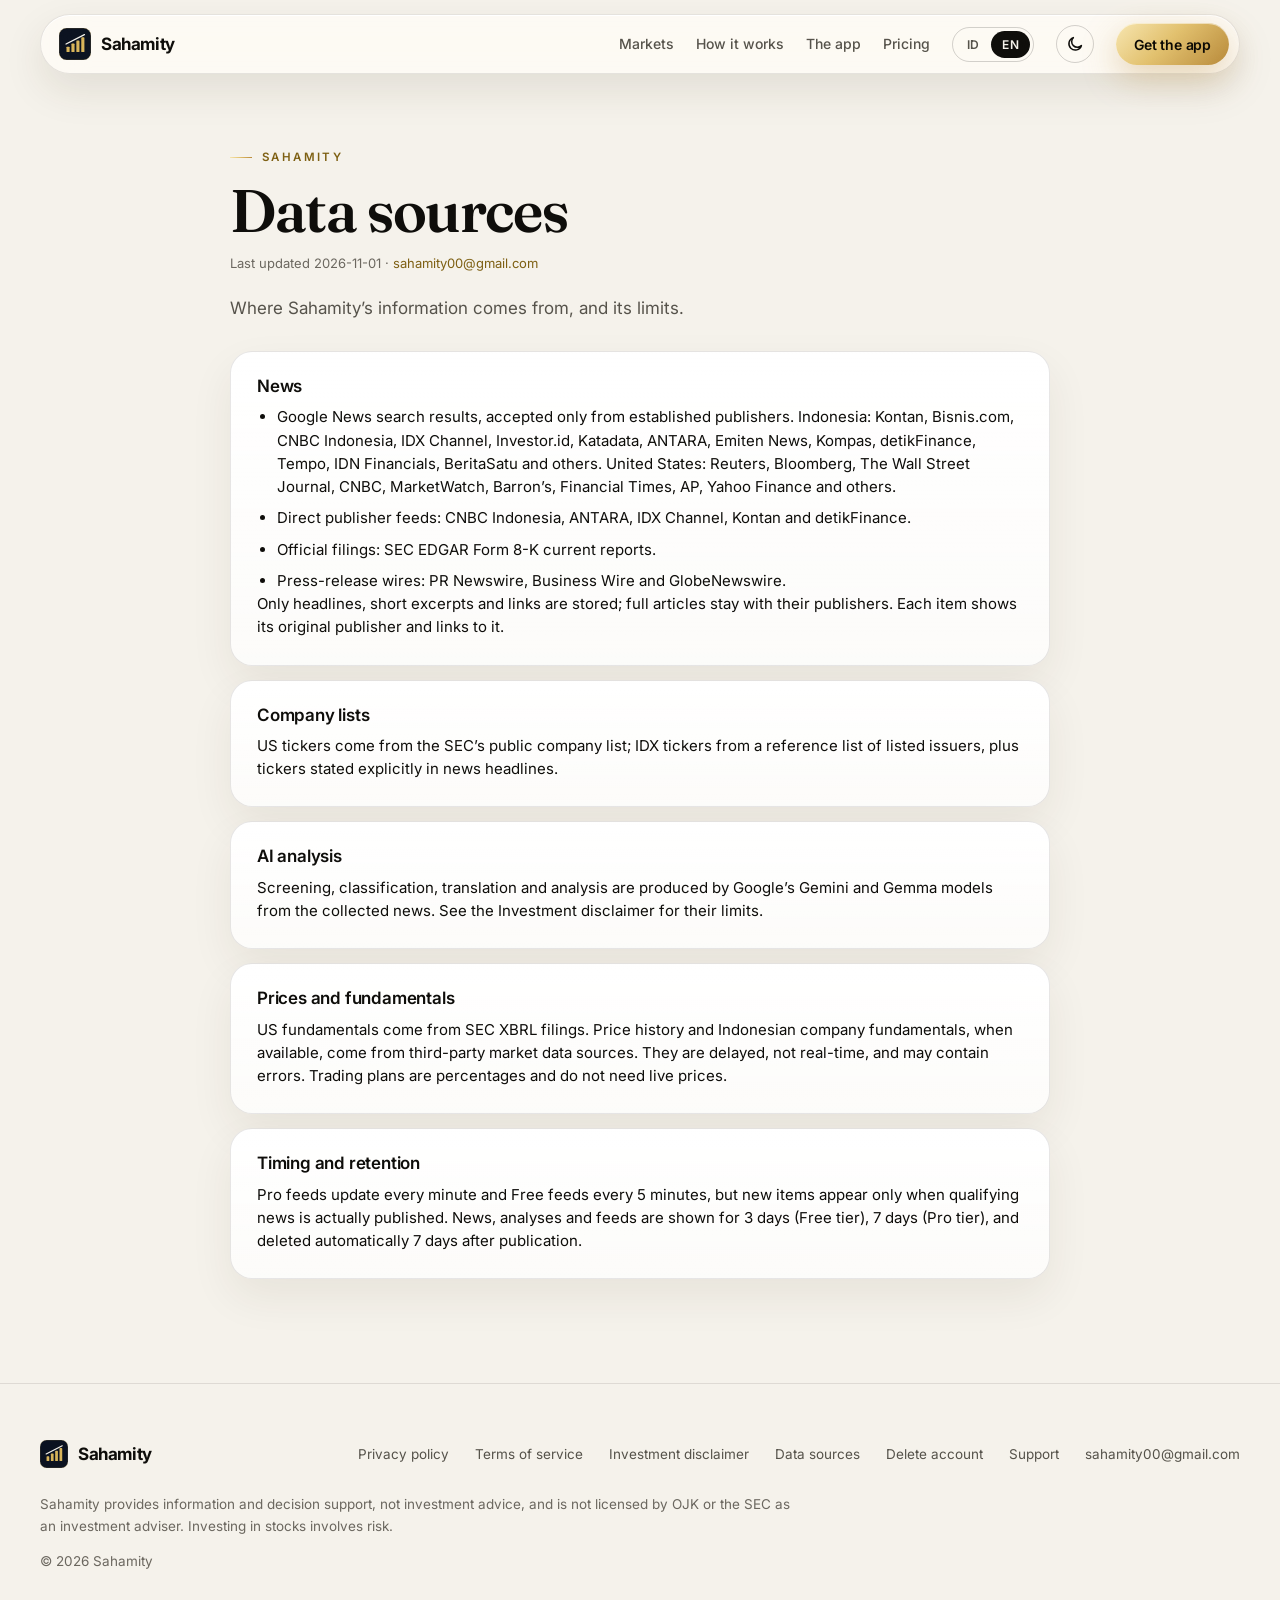
==== data-sources/index.html @ f5470dd3 "Add search and link-preview details to the website, and fix the Fold layout" ====
<!doctype html>
<html lang="id" data-lang="id" data-shots="45b36fd1f3">
<head>
  <meta charset="utf-8" />
  <meta name="viewport" content="width=device-width, initial-scale=1" />
  <title>Data sources — Sahamity</title>
  <meta name="description" content="Where Sahamity’s information comes from, and its limits." />
  <meta name="theme-color" content="#040508" />
  <meta property="og:title" content="Data sources — Sahamity" />
  <meta property="og:description" content="Where Sahamity’s information comes from, and its limits." />
  <meta property="og:type" content="website" />
  <meta property="og:url" content="https://sahamity.com/data-sources/" />
  <meta property="og:site_name" content="Sahamity" />
  <meta property="og:locale" content="id_ID" />
  <meta property="og:locale:alternate" content="en_US" />
  <meta property="og:image" content="https://sahamity.com/og-image.jpg" />
  <meta property="og:image:width" content="1200" />
  <meta property="og:image:height" content="630" />
  <meta property="og:image:alt" content="Sahamity: corporate actions that move markets, shown in the app" />
  <meta name="twitter:card" content="summary_large_image" />
  <link rel="canonical" href="https://sahamity.com/data-sources/" />
  <link rel="icon" href="/favicon.svg" type="image/svg+xml" />
  <link rel="apple-touch-icon" href="/logo.png" />
  <script>(function(){var t;try{t=localStorage.getItem('sahamity.theme')}catch(e){}if(t!=='light'&&t!=='dark')t=window.matchMedia&&matchMedia('(prefers-color-scheme: light)').matches?'light':'dark';document.documentElement.setAttribute('data-theme',t)})()</script>
  <link rel="preconnect" href="https://fonts.googleapis.com" />
  <link rel="preconnect" href="https://fonts.gstatic.com" crossorigin />
  <link href="https://fonts.googleapis.com/css2?family=Fraunces:ital,opsz,wght@0,9..144,600;1,9..144,600&family=Inter:wght@400;500;600;700&display=swap" rel="stylesheet" />
  <link rel="stylesheet" href="/styles.css?v=57f687baf4" />
  <script src="/site.js?v=08df98d08c" defer></script>
</head>
<body>
  <div class="noise" aria-hidden="true"></div>
  <div class="progress" aria-hidden="true"></div>

  <svg width="0" height="0" style="position:absolute" aria-hidden="true">
    <defs>
      <linearGradient id="g-gold" x1="0" y1="0" x2="1" y2="1"><stop offset="0" stop-color="#f7e6b0"/><stop offset=".5" stop-color="#e2c16e"/><stop offset="1" stop-color="#b8893a"/></linearGradient>
      <symbol id="mark" viewBox="0 0 100 100"><rect width="100" height="100" rx="24" fill="#0B1220" stroke="rgba(216,180,90,.55)" stroke-width="1.5"/><rect x="23.4" y="58.4" width="9.8" height="16.8" rx="2" fill="#D8B45A"/><rect x="38.8" y="48.6" width="9.8" height="26.6" rx="2" fill="#D8B45A"/><rect x="54.2" y="38.8" width="9.8" height="36.4" rx="2" fill="#D8B45A"/><rect x="69.6" y="29" width="9.8" height="46.2" rx="2" fill="#D8B45A"/><line x1="22" y1="50" x2="79.4" y2="20.6" stroke="#F3F1EA" stroke-width="4.2" stroke-linecap="round"/></symbol>
      <symbol id="status-icons" viewBox="0 0 66 12"><g fill="currentColor"><rect x="0" y="8" width="3" height="4" rx="1"/><rect x="4.5" y="6" width="3" height="6" rx="1"/><rect x="9" y="3.5" width="3" height="8.5" rx="1"/><rect x="13.5" y="1" width="3" height="11" rx="1"/><path d="M28 3.2a9 9 0 0 1 6.2 2.4l1.1-1.2A10.6 10.6 0 0 0 28 1.6a10.6 10.6 0 0 0-7.3 2.8l1.1 1.2A9 9 0 0 1 28 3.2Zm0 3.2a5.9 5.9 0 0 1 4 1.6l1.1-1.2A7.5 7.5 0 0 0 28 4.8a7.5 7.5 0 0 0-5.1 2l1.1 1.2a5.9 5.9 0 0 1 4-1.6Zm0 3.1c.7 0 1.4.3 1.9.7L28 12.2l-1.9-2a2.8 2.8 0 0 1 1.9-.7Z"/><rect x="41" y="1" width="21" height="10.5" rx="3" fill="none" stroke="currentColor" stroke-opacity=".45"/><rect x="42.6" y="2.6" width="15" height="7.3" rx="1.8"/><path d="M63.3 4.3v4a1.9 1.9 0 0 0 0-4Z" fill-opacity=".45"/></g></symbol>
    </defs>
  </svg>

  

  <header class="nav">
    <div class="wrap bar">
      <a class="brand" href="/" aria-label="Sahamity"><svg width="32" height="32" aria-hidden="true"><use href="#mark"/></svg>Sahamity</a>
      <span class="spacer"></span>
      <a class="link" href="/#markets"><span lang="id">Pasar</span><span lang="en">Markets</span></a>
      <a class="link" href="/#how"><span lang="id">Cara kerja</span><span lang="en">How it works</span></a>
      <a class="link" href="/#tour"><span lang="id">Aplikasi</span><span lang="en">The app</span></a>
      <a class="link" href="/#pricing"><span lang="id">Harga</span><span lang="en">Pricing</span></a>
      <div class="lang" role="group" aria-label="Language">
        <button type="button" data-set-lang="id" aria-pressed="true">ID</button>
        <button type="button" data-set-lang="en" aria-pressed="false">EN</button>
      </div>
      <button type="button" class="theme-btn" data-toggle-theme aria-label="Mode terang atau gelap / Light or dark mode"><svg class="sun" width="18" height="18" viewBox="0 0 24 24" fill="none" stroke="currentColor" stroke-width="2" stroke-linecap="round" aria-hidden="true"><circle cx="12" cy="12" r="4.5"/><path d="M12 2v2.5M12 19.5V22M2 12h2.5M19.5 12H22M4.9 4.9l1.8 1.8M17.3 17.3l1.8 1.8M4.9 19.1l1.8-1.8M17.3 6.7l1.8-1.8"/></svg><svg class="moon" width="18" height="18" viewBox="0 0 24 24" fill="none" stroke="currentColor" stroke-width="2" stroke-linecap="round" stroke-linejoin="round" aria-hidden="true"><path d="M20.5 14.2A8.5 8.5 0 1 1 9.8 3.5a7 7 0 0 0 10.7 10.7Z"/></svg></button>
      <a class="btn btn-gold get" href="/#download"><span lang="id">Unduh</span><span lang="en">Get the app</span></a>
    </div>
  </header>

  <main class="legal"><div class="wrap">
    <span class="kicker">Sahamity</span>
    <div lang="id"><h1>Sumber data</h1><p class="updated">Terakhir diperbarui 2026-11-01 · <a href="mailto:sahamity00@gmail.com">sahamity00@gmail.com</a></p><p class="intro">Asal informasi di Sahamity beserta batasannya.</p><div class="card"><h2>Berita</h2><ul><li>Hasil pencarian Google News, hanya dari penerbit tepercaya. Indonesia: Kontan, Bisnis.com, CNBC Indonesia, IDX Channel, Investor.id, Katadata, ANTARA, Emiten News, Kompas, detikFinance, Tempo, IDN Financials, BeritaSatu, dan lainnya. Amerika Serikat: Reuters, Bloomberg, The Wall Street Journal, CNBC, MarketWatch, Barron’s, Financial Times, AP, Yahoo Finance, dan lainnya.</li><li>Feed langsung penerbit: CNBC Indonesia, ANTARA, IDX Channel, Kontan, dan detikFinance.</li><li>Laporan resmi: laporan terkini Form 8-K di SEC EDGAR.</li><li>Kantor berita siaran pers: PR Newswire, Business Wire, dan GlobeNewswire.</li></ul><p>Hanya judul, kutipan singkat, dan tautan yang disimpan; artikel lengkap tetap berada di penerbitnya. Setiap berita menampilkan penerbit aslinya dan tautan ke sana.</p></div>
<div class="card"><h2>Daftar perusahaan</h2><p>Kode saham AS berasal dari daftar perusahaan publik SEC; kode saham BEI dari daftar referensi emiten tercatat, ditambah kode yang disebutkan secara eksplisit di judul berita.</p></div>
<div class="card"><h2>Analisis AI</h2><p>Penyaringan, klasifikasi, terjemahan, dan analisis dihasilkan oleh model Gemini dan Gemma dari Google berdasarkan berita yang dikumpulkan. Lihat Penafian investasi untuk batasannya.</p></div>
<div class="card"><h2>Harga dan fundamental</h2><p>Data fundamental AS berasal dari laporan XBRL di SEC. Riwayat harga dan data fundamental perusahaan Indonesia, bila tersedia, berasal dari sumber data pasar pihak ketiga. Data tersebut tertunda, bukan waktu nyata, dan bisa mengandung kesalahan. Rencana trading berbentuk persentase dan tidak memerlukan harga langsung.</p></div>
<div class="card"><h2>Waktu dan penyimpanan</h2><p>Feed Pro diperbarui setiap menit dan feed Gratis setiap 5 menit, tetapi berita baru hanya muncul jika berita yang memenuhi syarat benar-benar terbit. Berita, analisis, dan feed ditampilkan selama 3 hari (paket Gratis), 7 hari (paket Pro), dan dihapus otomatis 7 hari setelah terbit.</p></div></div>
    <div lang="en"><h1>Data sources</h1><p class="updated">Last updated 2026-11-01 · <a href="mailto:sahamity00@gmail.com">sahamity00@gmail.com</a></p><p class="intro">Where Sahamity’s information comes from, and its limits.</p><div class="card"><h2>News</h2><ul><li>Google News search results, accepted only from established publishers. Indonesia: Kontan, Bisnis.com, CNBC Indonesia, IDX Channel, Investor.id, Katadata, ANTARA, Emiten News, Kompas, detikFinance, Tempo, IDN Financials, BeritaSatu and others. United States: Reuters, Bloomberg, The Wall Street Journal, CNBC, MarketWatch, Barron’s, Financial Times, AP, Yahoo Finance and others.</li><li>Direct publisher feeds: CNBC Indonesia, ANTARA, IDX Channel, Kontan and detikFinance.</li><li>Official filings: SEC EDGAR Form 8-K current reports.</li><li>Press-release wires: PR Newswire, Business Wire and GlobeNewswire.</li></ul><p>Only headlines, short excerpts and links are stored; full articles stay with their publishers. Each item shows its original publisher and links to it.</p></div>
<div class="card"><h2>Company lists</h2><p>US tickers come from the SEC’s public company list; IDX tickers from a reference list of listed issuers, plus tickers stated explicitly in news headlines.</p></div>
<div class="card"><h2>AI analysis</h2><p>Screening, classification, translation and analysis are produced by Google’s Gemini and Gemma models from the collected news. See the Investment disclaimer for their limits.</p></div>
<div class="card"><h2>Prices and fundamentals</h2><p>US fundamentals come from SEC XBRL filings. Price history and Indonesian company fundamentals, when available, come from third-party market data sources. They are delayed, not real-time, and may contain errors. Trading plans are percentages and do not need live prices.</p></div>
<div class="card"><h2>Timing and retention</h2><p>Pro feeds update every minute and Free feeds every 5 minutes, but new items appear only when qualifying news is actually published. News, analyses and feeds are shown for 3 days (Free tier), 7 days (Pro tier), and deleted automatically 7 days after publication.</p></div></div>
  </div></main>

  <footer>
    <div class="wrap">
      <div class="top">
        <a class="brand" href="/" aria-label="Sahamity"><svg width="28" height="28" aria-hidden="true"><use href="#mark"/></svg>Sahamity</a>
        <nav>
          <a href="/privacy/"><span lang="id">Kebijakan privasi</span><span lang="en">Privacy policy</span></a>
          <a href="/terms/"><span lang="id">Ketentuan layanan</span><span lang="en">Terms of service</span></a>
          <a href="/disclaimer/"><span lang="id">Penafian investasi</span><span lang="en">Investment disclaimer</span></a>
          <a href="/data-sources/"><span lang="id">Sumber data</span><span lang="en">Data sources</span></a>
          <a href="/delete-account/"><span lang="id">Hapus akun</span><span lang="en">Delete account</span></a>
          <a href="/support/"><span lang="id">Bantuan</span><span lang="en">Support</span></a>
          <a href="mailto:sahamity00@gmail.com">sahamity00@gmail.com</a>
        </nav>
      </div>
      <p class="disclaimer"><span lang="id">Sahamity menyediakan informasi dan pendukung keputusan, bukan nasihat investasi, dan tidak berizin OJK atau SEC sebagai penasihat investasi. Investasi saham mengandung risiko.</span><span lang="en">Sahamity provides information and decision support, not investment advice, and is not licensed by OJK or the SEC as an investment adviser. Investing in stocks involves risk.</span></p>
      <p>© 2026 Sahamity</p>
    </div>
  </footer>
</body>
</html>
---- styles.css ----
/* Sahamity — website. Aurum Noir: obsidian, champagne gold, glass. */
:root {
  --bg: #040508;
  --surface: rgba(18, 20, 27, 0.72);
  --border: rgba(255, 255, 255, 0.07);
  --border-strong: rgba(255, 255, 255, 0.14);
  --text: #f5f2ea;
  --muted: #a4a8b2;
  --faint: #7e838e;
  --gold-from: #f7e6b0;
  --gold-mid: #e2c16e;
  --gold-to: #b8893a;
  --gold: linear-gradient(135deg, var(--gold-from), var(--gold-mid) 45%, var(--gold-to));
  --accent: #e7c779;
  --bull: #41de9c;
  --bear: #ff6e6a;
  --serif: 'Fraunces', Georgia, serif;
  --sans: 'Inter', system-ui, -apple-system, 'Segoe UI', sans-serif;
  --ease: cubic-bezier(0.2, 0.8, 0.2, 1);
  --screen: #111216;
  --screen-fg: #fff;
  color-scheme: dark;
}
* { box-sizing: border-box; }
html { background: var(--bg); overflow-x: clip; scroll-behavior: smooth; }
body {
  margin: 0;
  overflow-x: clip;
  font-family: var(--sans);
  color: var(--text);
  background: var(--bg);
  line-height: 1.55;
  -webkit-font-smoothing: antialiased;
  text-rendering: optimizeLegibility;
}
img { display: block; max-width: 100%; }
a { color: var(--accent); text-decoration: none; }
a:hover { text-decoration: underline; }
::selection { background: rgba(226, 193, 110, 0.35); color: #fff; }

/* Language: only the chosen one shows */
html[data-lang='id'] [lang='en'],
html[data-lang='en'] [lang='id'] { display: none !important; }

.wrap { width: min(1200px, 100% - 32px); margin-inline: auto; }
section { position: relative; padding: 130px 0; }
@media (max-width: 900px) { section { padding: 84px 0; } }

/* Film grain */
.noise { position: fixed; inset: 0; z-index: 60; pointer-events: none; opacity: 0.05; mix-blend-mode: overlay;
  background-image: url("data:image/svg+xml,%3Csvg xmlns='http://www.w3.org/2000/svg' width='160' height='160'%3E%3Cfilter id='n'%3E%3CfeTurbulence type='fractalNoise' baseFrequency='.9' numOctaves='3' stitchTiles='stitch'/%3E%3C/filter%3E%3Crect width='100%25' height='100%25' filter='url(%23n)'/%3E%3C/svg%3E"); }

/* Scroll progress */
.progress { position: fixed; top: 0; left: 0; right: 0; height: 2px; z-index: 70; transform-origin: 0 50%; transform: scaleX(var(--p, 0)); background: var(--gold); box-shadow: 0 0 12px rgba(226, 193, 110, 0.6); }

/* ───── Nav ───── */
.nav { position: fixed; top: 14px; left: 0; right: 0; z-index: 50; pointer-events: none; }
.nav .bar { pointer-events: auto; display: flex; align-items: center; gap: 22px; height: 60px; padding: 0 10px 0 18px; border-radius: 999px;
  background: rgba(10, 11, 16, 0.55); border: 1px solid var(--border); backdrop-filter: blur(22px) saturate(160%); -webkit-backdrop-filter: blur(22px) saturate(160%);
  box-shadow: 0 20px 50px rgba(0, 0, 0, 0.35), inset 0 1px 0 rgba(255, 255, 255, 0.05); transition: background 0.3s, border-color 0.3s; }
.nav.scrolled .bar { background: rgba(10, 11, 16, 0.82); border-color: var(--border-strong); }
.brand { display: flex; align-items: center; gap: 10px; color: var(--text); font-weight: 700; font-size: 17px; letter-spacing: -0.4px; }
.brand:hover { text-decoration: none; }
.nav .spacer { flex: 1; }
.nav a.link { color: var(--muted); font-size: 14px; font-weight: 500; transition: color 0.2s; }
.nav a.link:hover { color: var(--text); text-decoration: none; }
.lang { display: flex; border: 1px solid var(--border-strong); border-radius: 999px; padding: 3px; }
.lang button { background: none; border: 0; color: var(--muted); font: 600 12px var(--sans); letter-spacing: 0.6px; padding: 6px 11px; border-radius: 999px; cursor: pointer; }
.lang button[aria-pressed='true'] { background: var(--text); color: var(--bg); }
.theme-btn { flex: none; width: 38px; height: 38px; display: grid; place-items: center; border-radius: 50%; border: 1px solid var(--border-strong); background: none; color: var(--text); cursor: pointer; transition: border-color 0.2s, color 0.2s; }
.theme-btn:hover { border-color: var(--accent); color: var(--accent); }
.theme-btn svg { grid-area: 1 / 1; }
html[data-theme='light'] .theme-btn .sun, html:not([data-theme='light']) .theme-btn .moon { display: none; }
.nav .get { height: 42px; padding: 0 18px; font-size: 14px; }
@media (max-width: 900px) { .nav a.link, .nav .get { display: none; } .nav .bar { gap: 12px; } }

/* ───── Type ───── */
.kicker { font: 600 11.5px var(--sans); letter-spacing: 2.4px; text-transform: uppercase; color: var(--accent); display: inline-flex; align-items: center; gap: 10px; }
.kicker::before { content: ''; width: 22px; height: 1.5px; background: var(--gold); }
h1, h2, h3 { font-family: var(--serif); font-weight: 600; letter-spacing: -1px; margin: 0; }
h1 { font-size: clamp(46px, 6vw, 76px); line-height: 0.98; letter-spacing: -2.5px; margin: 24px 0 26px; }
h2 { font-size: clamp(36px, 5vw, 66px); line-height: 1.02; letter-spacing: -1.6px; }
h3 { font-size: 24px; letter-spacing: -0.5px; }
.lede { font-size: clamp(17px, 1.6vw, 20px); color: var(--muted); max-width: 540px; margin: 0 0 36px; }
.grad { background: linear-gradient(100deg, var(--gold-from) 0%, var(--gold-mid) 30%, #fff4cf 50%, var(--gold-mid) 70%, var(--gold-to) 100%); background-size: 220% 100%;
  -webkit-background-clip: text; background-clip: text; color: transparent; animation: sheen 7s ease-in-out infinite; font-style: italic; padding-right: 0.06em;
  /* The text is painted from the background, which ends at the box: extend it under descenders (the gg in menggerakkan). */
  padding-bottom: 0.16em; margin-bottom: -0.16em; }
@keyframes sheen { 0%, 100% { background-position: 0% 50%; } 50% { background-position: 100% 50%; } }
.section-head { max-width: 760px; margin-bottom: 64px; }
.section-head h2 { margin-top: 18px; }
.section-head p { color: var(--muted); font-size: 18px; margin: 20px 0 0; max-width: 620px; }
.center { text-align: center; margin-inline: auto; }
.center .kicker { justify-content: center; }
.center p { margin-inline: auto; }

/* ───── Buttons ───── */
.btn { display: inline-flex; align-items: center; justify-content: center; gap: 10px; height: 54px; padding: 0 26px; border-radius: 999px; font: 600 15px var(--sans); letter-spacing: -0.2px; border: 0; cursor: pointer; transition: transform 0.25s var(--ease), box-shadow 0.25s; }
.btn:hover { text-decoration: none; transform: translateY(-2px); }
.btn-gold { color: #0b0904; background: var(--gold); box-shadow: 0 12px 34px rgba(184, 137, 58, 0.35), inset 0 1px 0 rgba(255, 255, 255, 0.55); }
.btn-gold:hover { box-shadow: 0 18px 44px rgba(184, 137, 58, 0.5), inset 0 1px 0 rgba(255, 255, 255, 0.55); }
.cta { display: flex; flex-wrap: wrap; gap: 14px; }

/* Store buttons (links are placeholders until the listings go live) */
.store { position: relative; display: inline-flex; align-items: center; gap: 12px; height: 60px; padding: 0 24px 0 18px; border-radius: 18px; color: var(--text); overflow: hidden;
  background: linear-gradient(180deg, rgba(255, 255, 255, 0.09), rgba(255, 255, 255, 0.02)); border: 1px solid var(--border-strong);
  box-shadow: 0 14px 34px rgba(0, 0, 0, 0.45), inset 0 1px 0 rgba(255, 255, 255, 0.1); transition: transform 0.25s var(--ease), border-color 0.25s; }
.store::after { content: ''; position: absolute; inset: 0; background: linear-gradient(115deg, transparent 30%, rgba(255, 255, 255, 0.14) 50%, transparent 70%); transform: translateX(-120%); transition: transform 0.8s var(--ease); }
.store:hover { text-decoration: none; transform: translateY(-3px); border-color: rgba(226, 193, 110, 0.7); }
.store:hover::after { transform: translateX(120%); }
.store > span { display: flex; flex-direction: column; font: 600 19px/1.1 var(--sans); letter-spacing: -0.3px; text-align: left; }
.store small { font: 500 11px var(--sans); color: var(--muted); letter-spacing: 0.2px; margin-bottom: 3px; }
.store.primary { border-color: rgba(226, 193, 110, 0.55); box-shadow: 0 14px 40px rgba(184, 137, 58, 0.25), inset 0 1px 0 rgba(255, 255, 255, 0.12); }

/* ───── Atmosphere ───── */
.aurora { position: absolute; inset: -20% -10% auto; height: 140%; z-index: 0; pointer-events: none; overflow: hidden; filter: blur(70px) saturate(130%); }
.aurora i { position: absolute; border-radius: 50%; mix-blend-mode: screen; animation: drift 22s ease-in-out infinite alternate; }
.aurora i:nth-child(1) { width: 52vw; height: 52vw; left: 42%; top: 0; background: radial-gradient(circle, rgba(226, 193, 110, 0.30), transparent 62%); }
.aurora i:nth-child(2) { width: 40vw; height: 40vw; left: -6%; top: 18%; background: radial-gradient(circle, rgba(120, 95, 50, 0.30), transparent 60%); animation-duration: 28s; }
.aurora i:nth-child(3) { width: 34vw; height: 34vw; left: 62%; top: 38%; background: radial-gradient(circle, rgba(65, 222, 156, 0.10), transparent 60%); animation-duration: 34s; }
@keyframes drift { from { transform: translate3d(0, 0, 0) scale(1); } to { transform: translate3d(-8%, 6%, 0) scale(1.15); } }
.grid-lines { position: absolute; inset: 0; z-index: 0; pointer-events: none;
  background-image: linear-gradient(rgba(255, 255, 255, 0.035) 1px, transparent 1px), linear-gradient(90deg, rgba(255, 255, 255, 0.035) 1px, transparent 1px);
  background-size: 72px 72px; -webkit-mask: radial-gradient(ellipse 70% 60% at 50% 35%, #000 20%, transparent 75%); mask: radial-gradient(ellipse 70% 60% at 50% 35%, #000 20%, transparent 75%); }
.spot { position: absolute; inset: 0; z-index: 0; pointer-events: none; background: radial-gradient(560px circle at var(--mx, 70%) var(--my, 30%), rgba(226, 193, 110, 0.09), transparent 60%); }

/* ───── Hero ───── */
.hero { min-height: 100vh; padding: 150px 0 90px; display: flex; align-items: center; overflow: hidden; }
.hero .wrap { position: relative; z-index: 1; display: grid; grid-template-columns: 1.05fr 0.95fr; gap: 40px; align-items: center; }
.live-pill { display: inline-flex; align-items: center; gap: 10px; padding: 7px 14px 7px 12px; border-radius: 999px; border: 1px solid var(--border-strong); background: rgba(255, 255, 255, 0.03); font-size: 13px; color: var(--muted); backdrop-filter: blur(8px); }
.live-pill b { color: var(--text); font-weight: 600; }
.dot { width: 8px; height: 8px; border-radius: 50%; background: var(--bull); animation: ping 2s infinite; flex: none; }
@keyframes ping { 0% { box-shadow: 0 0 0 0 rgba(65, 222, 156, 0.55); } 80%, 100% { box-shadow: 0 0 0 10px rgba(65, 222, 156, 0); } }
.trust { display: grid; grid-template-columns: repeat(4, max-content); gap: 18px 36px; margin-top: 46px; padding-top: 28px; border-top: 1px solid var(--border); color: var(--faint); font-size: 13px; }
.trust b { color: var(--text); font: 600 30px var(--serif); letter-spacing: -0.8px; display: block; line-height: 1.1; }
@media (max-width: 560px) { .trust { grid-template-columns: repeat(2, 1fr); gap: 18px; font-size: 12px; } .trust b { font-size: 24px; } }

.stage { position: relative; height: 740px; perspective: 1700px; }
.stage .tilt { position: absolute; inset: 0; transform-style: preserve-3d; transform: rotateY(var(--ry, -12deg)) rotateX(var(--rx, 5deg)); transition: transform 0.7s var(--ease); }
.stage .device { position: absolute; left: 50%; top: 0; width: 330px; transform: translateX(-50%); }
.stage .halo { position: absolute; left: 50%; top: 46%; width: 560px; height: 560px; transform: translate(-50%, -50%); border-radius: 50%; background: radial-gradient(circle, rgba(226, 193, 110, 0.26), transparent 62%); filter: blur(30px); }
.stage .comp { position: absolute; width: 262px; border-radius: 22px; overflow: hidden; box-shadow: 0 40px 90px rgba(0, 0, 0, 0.75), 0 0 0 1px rgba(226, 193, 110, 0.25); }
.stage .comp.a { left: -12px; top: 64px; transform: translateZ(90px); }
.stage .comp.b { right: -92px; bottom: 36px; width: 290px; transform: translateZ(150px); }
.ring { position: absolute; left: 50%; top: 48%; width: 640px; height: 640px; margin: -320px 0 0 -320px; border-radius: 50%; border: 1px solid rgba(226, 193, 110, 0.12); pointer-events: none; animation: spin 40s linear infinite; }
.ring.r2 { width: 840px; height: 840px; margin: -420px 0 0 -420px; border-color: rgba(226, 193, 110, 0.06); animation-duration: 70s; animation-direction: reverse; }
.ring::after { content: ''; position: absolute; top: -4px; left: 50%; width: 8px; height: 8px; border-radius: 50%; background: var(--accent); box-shadow: 0 0 14px var(--accent); }
@keyframes spin { to { transform: rotate(360deg); } }
.float { animation: bob 7s ease-in-out infinite; }
.float.d2 { animation-delay: -2.2s; }
.float.d3 { animation-delay: -4.4s; }
@keyframes bob { 0%, 100% { translate: 0 0; } 50% { translate: 0 -12px; } }
@media (max-width: 1000px) {
  .hero { padding-top: 120px; min-height: auto; }
  .hero .wrap { grid-template-columns: 1fr; }
  .stage { height: 660px; margin-top: 10px; }
  .stage .comp { width: 240px; }
  .stage .comp.a { left: 0; top: 80px; }
  .stage .comp.b { right: 0; bottom: 30px; width: 260px; }
  .ring { width: 480px; height: 480px; margin: -240px 0 0 -240px; } .ring.r2 { width: 620px; height: 620px; margin: -310px 0 0 -310px; }
}
@media (max-width: 520px) {
  .stage { height: 640px; }
  .stage .tilt { transform: rotateY(-6deg) rotateX(3deg); }
  .stage .device { width: 262px; }
  .stage .comp { width: 186px; border-radius: 14px; }
  .stage .comp.a { left: -4px; top: 64px; }
  .stage .comp.b { right: -4px; width: 206px; bottom: 26px; }
}

/* ───── Device frame (real screenshots inside) ───── */
.device { position: relative; aspect-ratio: 390 / 872; border-radius: 54px; padding: 10px;
  background: linear-gradient(145deg, #3d4049 0%, #16181d 28%, #0b0c10 62%, #2c2f37 100%);
  box-shadow: 0 0 0 1.5px #050608, 0 0 0 2.5px rgba(255, 255, 255, 0.08), 0 60px 120px rgba(0, 0, 0, 0.75), 0 20px 50px rgba(0, 0, 0, 0.5), inset 0 0 2px rgba(255, 255, 255, 0.45); }
.device::before, .device::after { content: ''; position: absolute; width: 3px; border-radius: 3px; background: linear-gradient(180deg, #3a3d46, #1b1d23); }
.device::before { left: -3px; top: 21%; height: 8%; box-shadow: 0 64px 0 #24262d; }
.device::after { right: -3px; top: 27%; height: 12%; }
.device .screen { position: relative; height: 100%; border-radius: 45px; overflow: hidden; background: var(--screen); display: flex; flex-direction: column; isolation: isolate; }
.device .status { flex: none; height: 28px; display: flex; align-items: center; justify-content: space-between; padding: 2px 22px 0 28px; font: 600 12px var(--sans); color: var(--screen-fg); background: var(--screen); position: relative; z-index: 2; }
.device .island { position: absolute; top: 7px; left: 50%; width: 30%; height: 22px; transform: translateX(-50%); border-radius: 20px; background: #000; z-index: 3; }
.device .shot { flex: 1; min-height: 0; position: relative; }
.device .shot img { position: absolute; inset: 0; width: 100%; height: 100%; object-fit: cover; object-position: top; transition: opacity 0.7s var(--ease), transform 0.9s var(--ease); }
.device .glare { position: absolute; inset: 0; border-radius: 45px; pointer-events: none; z-index: 4; background: linear-gradient(125deg, rgba(255, 255, 255, 0.10) 0%, rgba(255, 255, 255, 0.02) 22%, transparent 40%); }

/* Hero phone alternates between the IDX and US feeds */
.shot.cycle img { opacity: 0; transform: scale(1.02); }
.shot.cycle img.on { opacity: 1; transform: none; }

/* ───── Two markets ───── */
.markets { display: grid; grid-template-columns: 1fr 1fr; gap: 22px; }
.market { position: relative; border-radius: 32px; padding: 34px 34px 0; overflow: hidden; display: flex; flex-direction: column;
  background: radial-gradient(120% 80% at 0% 0%, rgba(226, 193, 110, 0.12), transparent 55%), linear-gradient(180deg, rgba(255, 255, 255, 0.045), rgba(255, 255, 255, 0.01)); border: 1px solid var(--border); }
.market.us { background: radial-gradient(120% 80% at 100% 0%, rgba(120, 160, 255, 0.12), transparent 55%), linear-gradient(180deg, rgba(255, 255, 255, 0.045), rgba(255, 255, 255, 0.01)); }
.mk-head { display: flex; align-items: center; gap: 16px; }
.mk-code { flex: none; width: 60px; height: 60px; border-radius: 18px; display: grid; place-items: center; font: 700 15px var(--sans); letter-spacing: 1px; color: #0b0904; background: var(--gold); box-shadow: 0 10px 26px rgba(184, 137, 58, 0.3), inset 0 1px 0 rgba(255, 255, 255, 0.5); }
.market.us .mk-code { color: #fff; background: linear-gradient(135deg, #3d4a6b, #1c2236); box-shadow: 0 10px 26px rgba(40, 60, 120, 0.35), inset 0 1px 0 rgba(255, 255, 255, 0.2); border: 1px solid rgba(160, 185, 255, 0.35); }
.mk-head h3 { font-size: 26px; line-height: 1.1; }
.mk-sub { color: var(--muted); font-size: 13px; letter-spacing: 1.5px; margin-top: 4px; }
.cur { margin-left: auto; font: 600 30px var(--serif); letter-spacing: -0.5px; background: var(--gold); -webkit-background-clip: text; background-clip: text; color: transparent; }
.market.us .cur { background: linear-gradient(135deg, #e6ecff, #9fb2e8); -webkit-background-clip: text; background-clip: text; }
.market ul { list-style: none; padding: 0; margin: 26px 0 30px; display: grid; gap: 11px; font-size: 15px; color: var(--muted); }
.market li { display: flex; gap: 12px; }
.market li b { color: var(--text); }
.market li::before { content: ''; flex: none; width: 6px; height: 6px; margin-top: 9px; border-radius: 50%; background: var(--accent); }
.market.us li::before { background: #9fb2e8; }
.mk-phone { margin-top: auto; height: 440px; overflow: hidden; display: flex; justify-content: center; -webkit-mask: linear-gradient(#000 70%, transparent); mask: linear-gradient(#000 70%, transparent); }
.mk-phone .device { flex: none; width: 300px; height: max-content; transition: transform 0.8s var(--ease); }
.market:hover .mk-phone .device { transform: translateY(-14px); }
@media (max-width: 900px) { .markets { grid-template-columns: 1fr; } .market { padding: 26px 22px 0; } .mk-phone { height: 380px; } .mk-phone .device { width: 260px; } .cur { font-size: 24px; } }

/* ───── Ticker tape (real recent events) ───── */
.tape { position: relative; z-index: 1; border-block: 1px solid var(--border); background: linear-gradient(90deg, rgba(255, 255, 255, 0.01), rgba(255, 255, 255, 0.025), rgba(255, 255, 255, 0.01)); overflow: hidden; padding: 18px 0;
  -webkit-mask: linear-gradient(90deg, transparent, #000 8%, #000 92%, transparent); mask: linear-gradient(90deg, transparent, #000 8%, #000 92%, transparent); }
.tape-track { display: flex; gap: 46px; width: max-content; animation: tape 60s linear infinite; }
.tape:hover .tape-track { animation-play-state: paused; }
@keyframes tape { to { transform: translateX(-50%); } }
.tick { display: flex; align-items: center; gap: 12px; font-size: 14px; white-space: nowrap; color: var(--muted); }
.tick b { color: var(--text); font-weight: 700; letter-spacing: 0.4px; }
.tick .v { font-variant-numeric: tabular-nums; color: var(--text); font-weight: 600; }
.tick .up { color: var(--bull); font-weight: 600; font-size: 12.5px; }
.tick .ex { font-size: 10.5px; letter-spacing: 1px; padding: 3px 7px; border-radius: 6px; border: 1px solid var(--border-strong); color: var(--faint); }

/* ───── How it works ───── */
.steps { position: relative; display: grid; grid-template-columns: repeat(3, 1fr); gap: 22px; }
.steps .line { position: absolute; top: 59px; left: 14%; right: 14%; height: 1px; background: linear-gradient(90deg, transparent, rgba(226, 193, 110, 0.35), transparent); overflow: hidden; z-index: 2; pointer-events: none; }
.steps .line::after { content: ''; position: absolute; top: -1px; width: 140px; height: 3px; background: linear-gradient(90deg, transparent, var(--gold-from), transparent); animation: travel 3.6s var(--ease) infinite; }
@keyframes travel { from { left: -140px; } to { left: 100%; } }
.step { position: relative; padding: 30px; border-radius: 28px; background: linear-gradient(180deg, rgba(255, 255, 255, 0.045), rgba(255, 255, 255, 0.01)); border: 1px solid var(--border); overflow: hidden; transition: transform 0.4s var(--ease), border-color 0.4s; }
.step:hover { transform: translateY(-6px); border-color: rgba(226, 193, 110, 0.35); }
.step::before { content: ''; position: absolute; inset: 0; background: radial-gradient(380px circle at var(--x, 50%) var(--y, 0%), rgba(226, 193, 110, 0.10), transparent 60%); opacity: 0; transition: opacity 0.3s; pointer-events: none; }
.step:hover::before { opacity: 1; }
.step .ic { position: relative; width: 58px; height: 58px; border-radius: 18px; display: grid; place-items: center; margin-bottom: 26px;
  background: linear-gradient(145deg, rgba(247, 230, 176, 0.18), rgba(184, 137, 58, 0.06)); border: 1px solid rgba(226, 193, 110, 0.35); box-shadow: 0 10px 30px rgba(184, 137, 58, 0.18), inset 0 1px 0 rgba(255, 255, 255, 0.15); }
.step .ic svg { width: 28px; height: 28px; }
.step .num { position: absolute; top: 24px; right: 28px; font: 600 64px/1 var(--serif); letter-spacing: -2px; color: transparent; -webkit-text-stroke: 1px rgba(226, 193, 110, 0.3); }
.step h3 { margin-bottom: 10px; }
.step p { color: var(--muted); margin: 0 0 24px; font-size: 15.5px; }
.viz { border-radius: 18px; border: 1px solid var(--border); background: rgba(0, 0, 0, 0.35); padding: 16px; min-height: 168px; }
.chips { display: flex; flex-wrap: wrap; gap: 8px; align-content: flex-start; align-items: flex-start; }
.chips span { font-size: 12px; font-weight: 500; padding: 6px 11px; border-radius: 999px; border: 1px solid var(--border-strong); color: var(--muted); background: rgba(255, 255, 255, 0.03); animation: glow 5.6s ease-in-out infinite; animation-delay: calc(var(--i) * 0.45s); }
@keyframes glow { 0%, 70%, 100% { border-color: var(--border-strong); color: var(--muted); box-shadow: none; } 80% { border-color: rgba(226, 193, 110, 0.7); color: var(--text); box-shadow: 0 0 18px rgba(226, 193, 110, 0.25); } }
.checks { display: grid; gap: 8px; font-size: 13px; }
.checks div { display: flex; align-items: center; gap: 10px; padding: 8px 10px; border-radius: 12px; background: rgba(255, 255, 255, 0.025); border: 1px solid var(--border); }
.checks i { flex: none; width: 20px; height: 20px; border-radius: 50%; display: grid; place-items: center; font-style: normal; font-size: 11px; font-weight: 700; }
.checks .ok i { background: rgba(65, 222, 156, 0.15); color: var(--bull); }
.checks .no { color: var(--faint); }
.checks .no span { text-decoration: line-through; text-decoration-color: rgba(255, 110, 106, 0.6); }
.checks .no i { background: rgba(255, 110, 106, 0.13); color: var(--bear); }
.meters { display: grid; gap: 13px; font-size: 12.5px; }
.meters .m { display: grid; grid-template-columns: 96px 1fr 44px; gap: 10px; align-items: center; color: var(--muted); }
.meters .m b { color: var(--text); font-weight: 600; text-align: right; }
.meters .t { height: 6px; border-radius: 3px; background: rgba(255, 255, 255, 0.07); overflow: hidden; }
.meters .t span { display: block; height: 100%; width: 0; border-radius: 3px; background: var(--gold); transition: width 1.6s var(--ease) 0.3s; }
.meters .t span.bull { background: linear-gradient(90deg, #1f9e6b, var(--bull)); }
.in .meters .t span { width: var(--w); }
@media (max-width: 900px) { .steps { grid-template-columns: 1fr; } .steps .line { display: none; } .viz { min-height: 0; } }

/* ───── App tour (sticky storytelling) ───── */
.tour { display: grid; grid-template-columns: 1fr 1fr; gap: 60px; }
.tour .phone-col { position: sticky; top: 84px; height: calc(100vh - 100px); max-height: 840px; display: grid; place-items: center; }
.tour .phone-col .device { width: min(340px, 100%); max-height: 100%; }
.tour .phone-col .halo { position: absolute; width: 500px; height: 500px; border-radius: 50%; background: radial-gradient(circle, rgba(226, 193, 110, 0.2), transparent 62%); filter: blur(30px); }
.tour .phone-col .shot img { opacity: 0; transform: scale(1.04); }
.tour .phone-col .shot img.on { opacity: 1; transform: none; }
.chapter { min-height: 86vh; display: flex; flex-direction: column; justify-content: center; padding: 40px 0; opacity: 0.25; transition: opacity 0.6s var(--ease); }
.chapter.active { opacity: 1; }
.chapter .idx { font: 600 13px var(--sans); letter-spacing: 2px; color: var(--accent); margin-bottom: 18px; display: flex; align-items: center; gap: 12px; }
.chapter .idx::after { content: ''; flex: 0 0 60px; height: 1px; background: rgba(226, 193, 110, 0.4); }
.chapter h3 { font-size: clamp(30px, 3.4vw, 46px); line-height: 1.06; letter-spacing: -1.2px; margin-bottom: 18px; }
.chapter p { color: var(--muted); font-size: 17px; margin: 0 0 24px; max-width: 470px; }
.chapter ul { list-style: none; padding: 0; margin: 0; display: grid; gap: 11px; }
.chapter li { display: flex; gap: 12px; align-items: flex-start; font-size: 15px; }
.chapter li::before { content: ''; flex: none; width: 18px; height: 18px; margin-top: 3px; border-radius: 50%; background: radial-gradient(circle, var(--accent) 0 3px, transparent 4px), rgba(226, 193, 110, 0.12); border: 1px solid rgba(226, 193, 110, 0.4); }
.chapter .mobile-shot { display: none; }
.illus { color: var(--faint); font-size: 12.5px; margin-top: 30px; }
@media (max-width: 900px) {
  .tour { grid-template-columns: 1fr; gap: 0; }
  .tour .phone-col { display: none; }
  .chapter { min-height: 0; opacity: 1; padding: 36px 0; }
  .chapter .mobile-shot { display: block; width: min(300px, 82%); margin: 30px auto 0; }
}

/* ───── Bento of real components ───── */
.bento { display: grid; grid-template-columns: repeat(6, 1fr); gap: 20px; }
.tile { position: relative; grid-column: span 3; border-radius: 30px; padding: 32px; overflow: hidden; background: linear-gradient(180deg, rgba(255, 255, 255, 0.045), rgba(255, 255, 255, 0.012)); border: 1px solid var(--border); transition: border-color 0.4s; }
.tile:hover { border-color: rgba(226, 193, 110, 0.3); }
.tile.wide { grid-column: span 4; }
.tile.narrow { grid-column: span 2; }
.tile h3 { font-size: 26px; margin-bottom: 8px; }
.tile p { color: var(--muted); margin: 0; font-size: 15px; max-width: 440px; }
.tile .comp { margin-top: 28px; border-radius: 22px; overflow: hidden; box-shadow: 0 30px 70px rgba(0, 0, 0, 0.55), 0 0 0 1px rgba(255, 255, 255, 0.07); transition: transform 0.6s var(--ease); }
.tile:hover .comp { transform: translateY(-6px); }
.tile .comp { max-width: 470px; }
.tile.wide { display: grid; grid-template-columns: 0.85fr 1.15fr; gap: 34px; align-items: center; }
.tile.wide .comp { margin-top: 0; justify-self: end; width: 100%; }
.tile.wide .fx { margin-top: 0; justify-content: flex-end; }
.tile .comp.crop { aspect-ratio: 350 / 268; }
html[data-lang='id'] .tile .comp.crop { aspect-ratio: 350 / 284; } /* Indonesian scenario labels wrap to two lines */
.tile .comp.crop img { width: 100%; height: 100%; object-fit: cover; object-position: top; }
.tile .big { font: 600 clamp(64px, 8vw, 110px)/0.95 var(--serif); letter-spacing: -3px; margin: 30px 0 12px; }
.tile .big.duo { display: flex; align-items: baseline; gap: 14px; }
.tile .big.duo i { font-style: normal; color: var(--faint); }
.tile .big .gold { background: var(--gold); -webkit-background-clip: text; background-clip: text; color: transparent; }
.tile .big.gold { background: var(--gold); -webkit-background-clip: text; background-clip: text; color: transparent; }
.tile .fx { display: flex; flex-wrap: wrap; gap: 10px; margin-top: 24px; }
.tile .fx > span { font-size: 13px; padding: 8px 12px; border-radius: 12px; border: 1px solid var(--border-strong); background: rgba(255, 255, 255, 0.03); }
.tile .fx span b { color: var(--accent); }
.tile .glow { position: absolute; width: 440px; height: 440px; right: -170px; top: -170px; border-radius: 50%; background: radial-gradient(circle, rgba(226, 193, 110, 0.16), transparent 62%); pointer-events: none; }
@media (max-width: 900px) { .bento { grid-template-columns: 1fr; } .tile, .tile.wide, .tile.narrow { grid-column: auto; padding: 24px; } .tile.wide { display: block; } .tile.wide .comp { margin-top: 24px; } .tile.wide .fx { margin-top: 22px; justify-content: flex-start; } }

/* ───── Pricing ───── */
.plans { display: grid; grid-template-columns: repeat(3, 1fr); gap: 22px; align-items: stretch; }
.plan { position: relative; border-radius: 32px; padding: 32px; background: linear-gradient(180deg, rgba(255, 255, 255, 0.045), rgba(255, 255, 255, 0.012)); border: 1px solid var(--border); }
.plan.pro { background: linear-gradient(160deg, rgba(226, 193, 110, 0.16), rgba(20, 18, 12, 0.6) 45%, rgba(10, 10, 12, 0.9)); border-color: rgba(226, 193, 110, 0.45);
  box-shadow: 0 40px 100px rgba(184, 137, 58, 0.18), inset 0 1px 0 rgba(255, 255, 255, 0.1); }
@property --a { syntax: '<angle>'; initial-value: 0deg; inherits: false; }
.plan.best::before { content: ''; position: absolute; inset: -1px; border-radius: inherit; padding: 1.5px; background: conic-gradient(from var(--a), transparent 0 72%, var(--gold-from) 82%, transparent 92%);
  -webkit-mask: linear-gradient(#000 0 0) content-box, linear-gradient(#000 0 0); -webkit-mask-composite: xor; mask-composite: exclude; animation: orbit 6s linear infinite; pointer-events: none; }
@keyframes orbit { to { --a: 360deg; } }
.plan .name { min-height: 28px; font: 600 13px var(--sans); letter-spacing: 2px; text-transform: uppercase; color: var(--muted); display: flex; align-items: center; gap: 10px; }
.plan.pro .name { color: var(--accent); }
.plan .badge { margin-left: auto; font-size: 10.5px; letter-spacing: 1px; padding: 5px 10px; border-radius: 999px; color: #0b0904; background: var(--gold); }
.plan .price { font: 600 clamp(38px, 3.6vw, 48px)/1 var(--serif); letter-spacing: -1.6px; margin: 22px 0 8px; font-variant-numeric: tabular-nums; }
.plan .price small { display: block; margin-top: 8px; font: 500 16px var(--sans); color: var(--muted); letter-spacing: 0; }
.plan .sub { color: var(--muted); font-size: 14px; min-height: 22px; }
.plan ul { list-style: none; padding: 0; margin: 28px 0 0; display: grid; gap: 13px; }
.plan li { display: flex; gap: 12px; font-size: 15px; }
.plan li::before { content: '✓'; flex: none; width: 22px; height: 22px; border-radius: 50%; display: grid; place-items: center; font-size: 12px; font-weight: 700; color: var(--bull); background: rgba(65, 222, 156, 0.12); }
.plan.pro li::before { color: #0b0904; background: var(--gold); }
.plan li.off { color: var(--faint); }
.plan li.off::before { content: '–'; color: var(--faint); background: rgba(255, 255, 255, 0.05); }
@media (max-width: 1000px) { .plans { grid-template-columns: 1fr; max-width: 560px; margin-inline: auto; } .plan { padding: 28px; } }

/* ───── Finale ───── */
.finale { text-align: center; overflow: hidden; padding: 170px 0; }
.finale .wrap { position: relative; z-index: 1; }
.finale h2 { font-size: clamp(44px, 7vw, 100px); letter-spacing: -2.6px; line-height: 0.98; }
.finale p { color: var(--muted); font-size: 19px; margin: 24px auto 40px; max-width: 520px; }
.finale .cta { justify-content: center; }
.finale .mark { width: 88px; height: 88px; margin: 0 auto 32px; filter: drop-shadow(0 20px 40px rgba(184, 137, 58, 0.45)); }

/* ───── Footer ───── */
footer { border-top: 1px solid var(--border); padding: 56px 0 64px; color: var(--faint); font-size: 13.5px; }
footer .top { display: flex; flex-wrap: wrap; gap: 24px 40px; justify-content: space-between; align-items: center; }
footer nav { display: flex; flex-wrap: wrap; gap: 10px 26px; }
footer nav a { color: var(--muted); }
.disclaimer { max-width: 760px; margin: 26px 0 10px; line-height: 1.6; }

/* ───── Reveal ───── */
.reveal { opacity: 0; transform: translateY(28px); filter: blur(6px); transition: opacity 1s var(--ease), transform 1s var(--ease), filter 1s var(--ease); transition-delay: var(--d, 0s); }
.reveal.in { opacity: 1; transform: none; filter: none; }
.split .w { display: inline-block; opacity: 0; transform: translateY(40%); filter: blur(8px); transition: opacity 0.9s var(--ease), transform 0.9s var(--ease), filter 0.9s var(--ease); transition-delay: calc(var(--i) * 70ms + 100ms); }
.split.in .w { opacity: 1; transform: none; filter: none; }

/* ───── First-visit language picker ───── */
.langpick { position: fixed; inset: 0; z-index: 100; display: grid; place-items: center; padding: 16px; background: rgba(4, 5, 8, 0.72); backdrop-filter: blur(18px); -webkit-backdrop-filter: blur(18px); animation: lp-in 0.35s ease both; }
.langpick[hidden] { display: none; }
.langpick .card { position: relative; width: min(440px, 100%); text-align: center; padding: 38px 28px 30px; border-radius: 30px; background: linear-gradient(170deg, rgba(226, 193, 110, 0.12), rgba(14, 15, 20, 0.96) 40%); border: 1px solid rgba(226, 193, 110, 0.4); box-shadow: 0 50px 120px rgba(0, 0, 0, 0.7); animation: lp-up 0.5s var(--ease) both; }
.langpick .mark { display: block; width: 56px; height: 56px; margin: 0 auto 18px; }
.langpick h2 { font-size: 32px; margin: 12px 0 6px; letter-spacing: -0.8px; }
.langpick h2 em { display: block; font-style: italic; font-size: 20px; color: var(--muted); margin-top: 4px; font-weight: 600; }
.langpick p { color: var(--muted); margin: 0 0 26px; font-size: 14px; }
.langpick .theme-pick { display: grid; grid-template-columns: 1fr 1fr; gap: 10px; margin-bottom: 12px; }
.langpick .theme-pick button { display: flex; align-items: center; justify-content: center; gap: 8px; min-height: 48px; padding: 8px; border-radius: 16px; border: 1px solid var(--border-strong); background: none; color: var(--muted); font: 600 13px var(--sans); cursor: pointer; transition: border-color 0.2s, color 0.2s; }
.langpick .theme-pick button:hover { border-color: var(--gold-mid); color: var(--text); }
.langpick .theme-pick button[aria-pressed='true'] { border-color: var(--accent); color: var(--text); background: rgba(226, 193, 110, 0.12); }
.langpick .opts { display: grid; gap: 12px; }
.langpick .opts button { display: flex; align-items: center; gap: 14px; width: 100%; padding: 16px 18px; border-radius: 18px; border: 1px solid var(--border-strong); background: rgba(255, 255, 255, 0.03); color: var(--text); font: 600 16px var(--sans); cursor: pointer; text-align: left; transition: border-color 0.2s, background 0.2s, transform 0.2s; }
.langpick .opts button:hover, .langpick .opts button:focus-visible { border-color: var(--gold-mid); background: rgba(226, 193, 110, 0.08); outline: none; transform: translateY(-1px); }
.langpick .opts small { display: block; color: var(--muted); font-weight: 500; font-size: 12.5px; }
.langpick .flag { flex: none; width: 44px; height: 44px; border-radius: 14px; display: grid; place-items: center; font: 700 13px var(--sans); letter-spacing: 1px; color: #0b0904; background: var(--gold); box-shadow: inset 0 1px 0 rgba(255, 255, 255, 0.5), 0 6px 18px rgba(184, 137, 58, 0.3); }
.langpick .opts button::after { content: '→'; margin-left: auto; color: var(--muted); transition: transform 0.2s, color 0.2s; }
.langpick .opts button:hover::after { transform: translateX(4px); color: var(--accent); }
@keyframes lp-in { from { opacity: 0; } }
@keyframes lp-up { from { opacity: 0; transform: translateY(18px) scale(0.98); } }

/* ───── Legal pages ───── */
.legal { padding: 140px 0 90px; }
.legal .wrap { max-width: 820px; }
.legal h1 { font-size: clamp(38px, 5.4vw, 60px); margin: 16px 0 8px; letter-spacing: -1.4px; }
.legal .updated { color: var(--faint); font-size: 13px; }
.legal .intro { color: var(--muted); font-size: 17px; margin: 22px 0 30px; }
.legal .card { margin-bottom: 14px; padding: 26px; border-radius: 22px; background: linear-gradient(180deg, rgba(255, 255, 255, 0.04), rgba(255, 255, 255, 0.012)); border: 1px solid var(--border); }
.legal .card h2 { font-family: var(--sans); font-size: 17px; letter-spacing: -0.2px; margin-bottom: 10px; }
.legal .card p { font-size: 15px; margin: 0 0 10px; }
.legal .card p:last-child { margin-bottom: 0; }
.legal .card ul { margin: 0; padding-left: 20px; display: grid; gap: 8px; font-size: 15px; }
.legal .support-contact { border-color: rgba(226, 193, 110, 0.4); background: linear-gradient(170deg, rgba(226, 193, 110, 0.1), rgba(255, 255, 255, 0.012) 60%); }
.legal .support-contact .btn { margin-top: 8px; height: 50px; }
.legal .card a { overflow-wrap: anywhere; }
.delete-form { margin-bottom: 14px; padding: 26px; border-radius: 22px; border: 1px solid var(--bear); }
.delete-form h2 { font-family: var(--sans); font-size: 20px; letter-spacing: -0.3px; margin-bottom: 16px; }
.delete-form [hidden] { display: none; }
.delete-form p { font-size: 15px; margin: 0 0 14px; }
.delete-form label { display: block; font-size: 14px; font-weight: 600; margin-bottom: 8px; }
.delete-form input { display: block; width: 100%; height: 50px; padding: 0 16px; margin-bottom: 14px; border-radius: 14px; border: 1px solid var(--border-strong); background: transparent; color: var(--text); font: 500 16px var(--sans); }
.delete-form input:focus-visible { outline: 2px solid var(--accent); outline-offset: 1px; }
.delete-form .btn { width: 100%; height: 50px; }
.delete-form .btn:disabled { opacity: 0.6; cursor: default; transform: none; }
.btn-danger { color: #fff; background: #b3332c; }
.delete-form .form-error { margin: 14px 0 0; color: var(--bear); font-weight: 500; }

/* ───── Light theme ───── */
html[data-theme='light'] {
  --bg: #f5f2eb;
  --surface: rgba(255, 255, 255, 0.86);
  --border: rgba(20, 18, 12, 0.1);
  --border-strong: rgba(20, 18, 12, 0.18);
  --text: #0e0d0a;
  --muted: #55524a;
  --faint: #6b675f;
  --accent: #7d5f12;
  --bull: #0a7a4e;
  --bear: #b3332c;
  --screen: #f5f2eb;
  --screen-fg: #0e0d0a;
  color-scheme: light;
}
html[data-theme='light'] ::selection { color: #0e0d0a; }
html[data-theme='light'] .noise { opacity: 0.025; }
html[data-theme='light'] .nav .bar { background: rgba(255, 253, 248, 0.72); box-shadow: 0 16px 40px rgba(60, 45, 15, 0.1), inset 0 1px 0 #fff; }
html[data-theme='light'] .nav.scrolled .bar { background: rgba(255, 253, 248, 0.92); }
html[data-theme='light'] .grad { background-image: linear-gradient(100deg, #6f5310 0%, #9a7420 30%, #c79f45 50%, #9a7420 70%, #6f5310 100%); }
html[data-theme='light'] .store { background: linear-gradient(180deg, #fff, rgba(255, 255, 255, 0.7)); box-shadow: 0 12px 28px rgba(60, 45, 15, 0.12), inset 0 1px 0 #fff; }
html[data-theme='light'] .store::after { background: linear-gradient(115deg, transparent 30%, rgba(226, 193, 110, 0.25) 50%, transparent 70%); }
html[data-theme='light'] .store.primary { border-color: rgba(140, 107, 23, 0.5); }
html[data-theme='light'] .aurora i { mix-blend-mode: normal; opacity: 0.75; }
html[data-theme='light'] .aurora i:nth-child(2) { background: radial-gradient(circle, rgba(214, 174, 82, 0.2), transparent 60%); }
html[data-theme='light'] .grid-lines { background-image: linear-gradient(rgba(20, 18, 12, 0.05) 1px, transparent 1px), linear-gradient(90deg, rgba(20, 18, 12, 0.05) 1px, transparent 1px); }
html[data-theme='light'] .live-pill { background: rgba(255, 255, 255, 0.65); }
html[data-theme='light'] .device { box-shadow: 0 0 0 1.5px #050608, 0 40px 80px rgba(60, 45, 15, 0.28), 0 14px 34px rgba(60, 45, 15, 0.18), inset 0 0 2px rgba(255, 255, 255, 0.45); }
html[data-theme='light'] .device .glare { background: linear-gradient(125deg, rgba(255, 255, 255, 0.22) 0%, rgba(255, 255, 255, 0.04) 22%, transparent 40%); }
html[data-theme='light'] .stage .comp { box-shadow: 0 30px 70px rgba(60, 45, 15, 0.28), 0 0 0 1px rgba(140, 107, 23, 0.3); }
html[data-theme='light'] .tile .comp { box-shadow: 0 22px 54px rgba(60, 45, 15, 0.18), 0 0 0 1px rgba(20, 18, 12, 0.08); }
html[data-theme='light'] .step,
html[data-theme='light'] .tile,
html[data-theme='light'] .plan,
html[data-theme='light'] .legal .card { background: linear-gradient(180deg, #fff, rgba(255, 255, 255, 0.72)); box-shadow: 0 18px 44px rgba(60, 45, 15, 0.07); }
html[data-theme='light'] .market { background: radial-gradient(120% 80% at 0% 0%, rgba(214, 174, 82, 0.2), transparent 55%), linear-gradient(180deg, #fff, rgba(255, 255, 255, 0.72)); }
html[data-theme='light'] .market.us { background: radial-gradient(120% 80% at 100% 0%, rgba(90, 125, 220, 0.14), transparent 55%), linear-gradient(180deg, #fff, rgba(255, 255, 255, 0.72)); }
html[data-theme='light'] .cur,
html[data-theme='light'] .tile .big .gold,
html[data-theme='light'] .tile .big.gold { background: linear-gradient(135deg, #9a7420, #6f5310); -webkit-background-clip: text; background-clip: text; }
html[data-theme='light'] .market.us .cur { background: linear-gradient(135deg, #2a4fc4, #1c2236); -webkit-background-clip: text; background-clip: text; }
html[data-theme='light'] .market.us li::before { background: #2a4fc4; }
html[data-theme='light'] .tape { background: rgba(255, 255, 255, 0.55); }
html[data-theme='light'] .step .ic { background: linear-gradient(145deg, #fff9e8, #f3e4bc); border-color: rgba(140, 107, 23, 0.35); box-shadow: 0 10px 26px rgba(140, 107, 23, 0.14); }
html[data-theme='light'] .step .num { -webkit-text-stroke-color: rgba(140, 107, 23, 0.35); }
html[data-theme='light'] .viz { background: rgba(245, 242, 235, 0.7); }
html[data-theme='light'] .chips span,
html[data-theme='light'] .checks div,
html[data-theme='light'] .tile .fx > span { background: #fff; }
html[data-theme='light'] .meters .t { background: rgba(20, 18, 12, 0.08); }
html[data-theme='light'] .meters .t span.bull { background: linear-gradient(90deg, #0a7a4e, #2fb37e); }
html[data-theme='light'] .plan.pro { background: linear-gradient(160deg, #fff9e8, #f3e4bc); border-color: rgba(140, 107, 23, 0.4); box-shadow: 0 30px 70px rgba(140, 107, 23, 0.16), inset 0 1px 0 #fff; }
html[data-theme='light'] .plan.best::before { background: conic-gradient(from var(--a), transparent 0 72%, #9a7420 82%, transparent 92%); }
html[data-theme='light'] .plan li::before { background: rgba(10, 122, 78, 0.1); }
html[data-theme='light'] .plan.pro li::before { background: var(--gold); }
html[data-theme='light'] .plan li.off::before { background: rgba(20, 18, 12, 0.06); }
html[data-theme='light'] .langpick { background: rgba(245, 242, 235, 0.72); }
html[data-theme='light'] .langpick .card { background: linear-gradient(170deg, #fff9e8, #fff 40%); border-color: rgba(140, 107, 23, 0.35); box-shadow: 0 40px 90px rgba(60, 45, 15, 0.2); }
html[data-theme='light'] .langpick .opts button { background: #fff; }
html[data-theme='light'] .langpick .opts button:hover,
html[data-theme='light'] .langpick .opts button:focus-visible { background: #fff9e8; }

@media (prefers-reduced-motion: reduce) {
  *, *::before, *::after { animation: none !important; transition: none !important; }
  .reveal, .split .w { opacity: 1; transform: none; filter: none; }
}
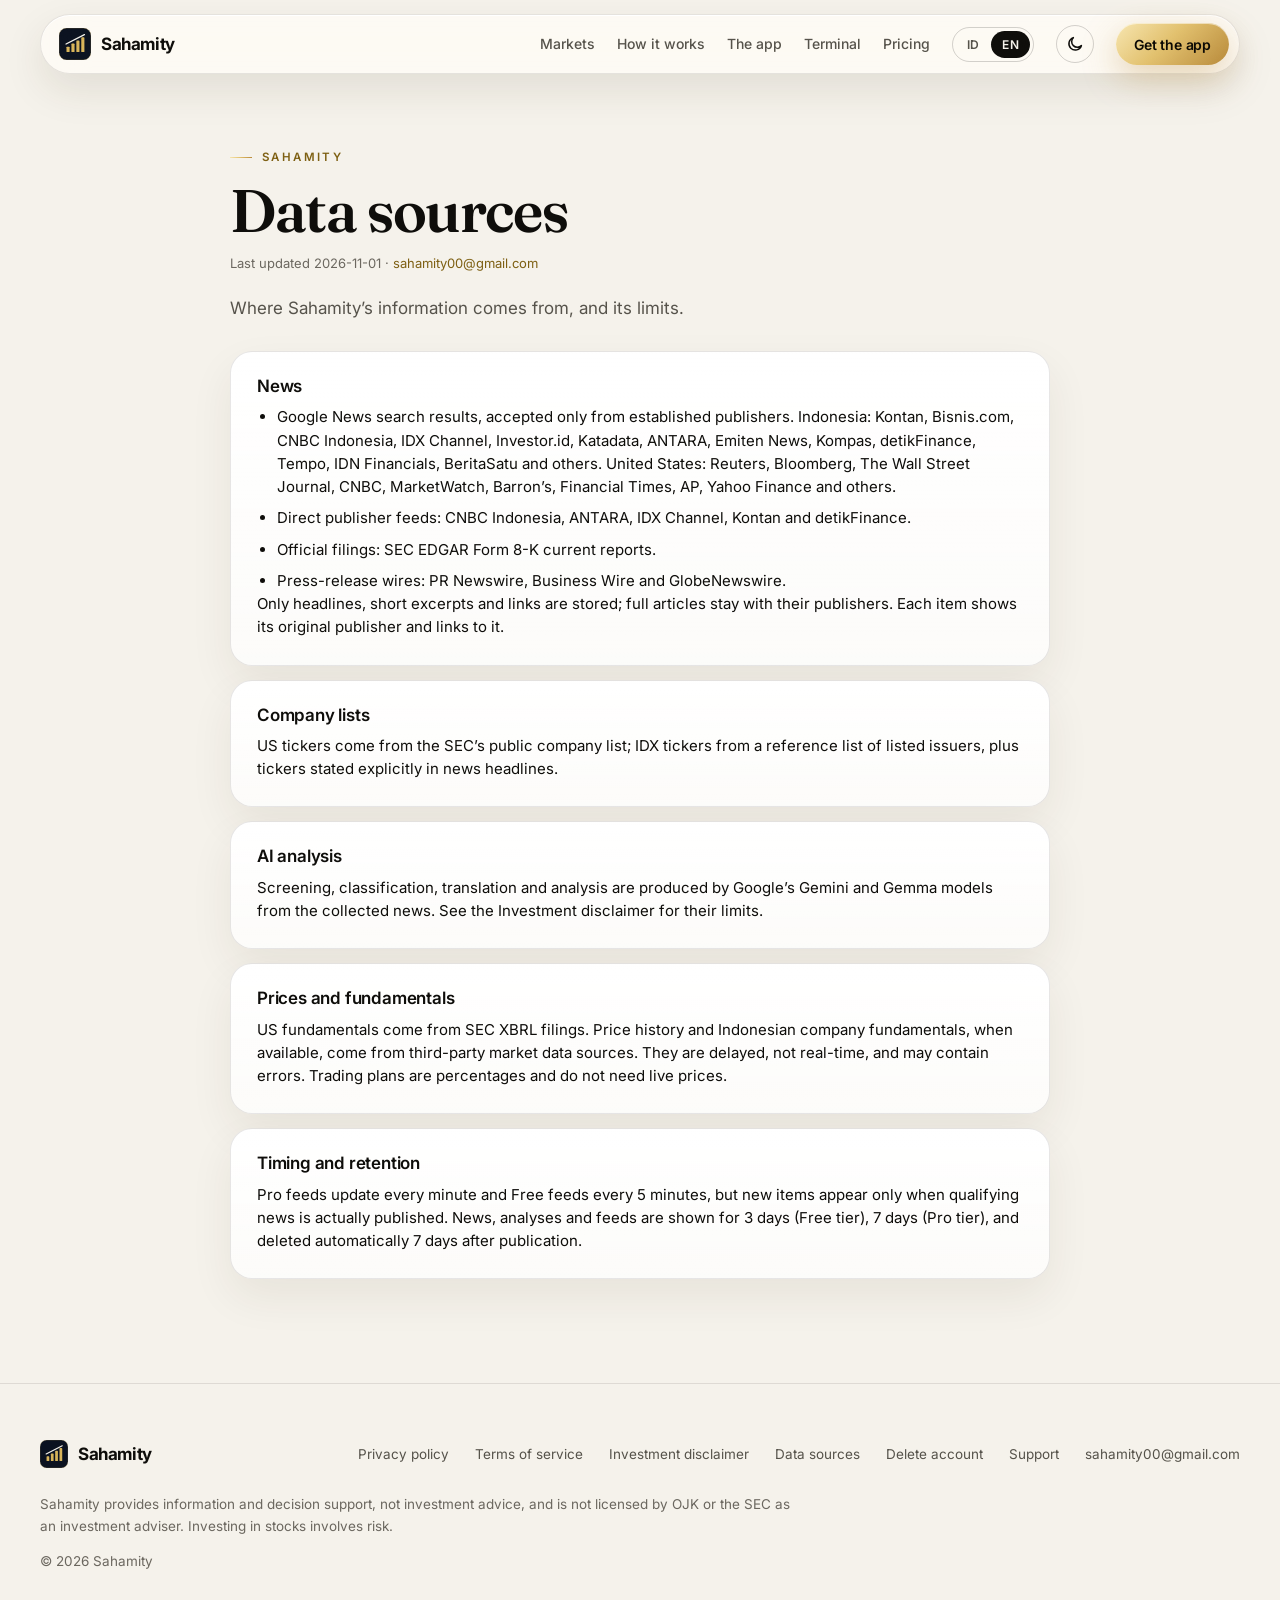
==== commit bf07b436: "Website: Don't find out too late, Sahamity Terminal and clean design, from the latest app" ====
--- a/data-sources/index.html
+++ b/data-sources/index.html
@@ -1,5 +1,5 @@
 <!doctype html>
-<html lang="id" data-lang="id" data-shots="45b36fd1f3">
+<html lang="id" data-lang="id" data-shots="3a92100590">
 <head>
   <meta charset="utf-8" />
   <meta name="viewport" content="width=device-width, initial-scale=1" />
@@ -13,10 +13,10 @@
   <meta property="og:site_name" content="Sahamity" />
   <meta property="og:locale" content="id_ID" />
   <meta property="og:locale:alternate" content="en_US" />
-  <meta property="og:image" content="https://sahamity.com/og-image.jpg" />
+  <meta property="og:image" content="https://sahamity.com/og-image.jpg?v=430194948c" />
   <meta property="og:image:width" content="1200" />
   <meta property="og:image:height" content="630" />
-  <meta property="og:image:alt" content="Sahamity: corporate actions that move markets, shown in the app" />
+  <meta property="og:image:alt" content="Sahamity: don’t find out too late. IDX and US corporate actions within minutes, AI trading plans and Sahamity Terminal, shown in the app" />
   <meta name="twitter:card" content="summary_large_image" />
   <link rel="canonical" href="https://sahamity.com/data-sources/" />
   <link rel="icon" href="/favicon.svg" type="image/svg+xml" />
@@ -24,9 +24,9 @@
   <script>(function(){var t;try{t=localStorage.getItem('sahamity.theme')}catch(e){}if(t!=='light'&&t!=='dark')t=window.matchMedia&&matchMedia('(prefers-color-scheme: light)').matches?'light':'dark';document.documentElement.setAttribute('data-theme',t)})()</script>
   <link rel="preconnect" href="https://fonts.googleapis.com" />
   <link rel="preconnect" href="https://fonts.gstatic.com" crossorigin />
-  <link href="https://fonts.googleapis.com/css2?family=Fraunces:ital,opsz,wght@0,9..144,600;1,9..144,600&family=Inter:wght@400;500;600;700&display=swap" rel="stylesheet" />
-  <link rel="stylesheet" href="/styles.css?v=57f687baf4" />
-  <script src="/site.js?v=08df98d08c" defer></script>
+  <link href="https://fonts.googleapis.com/css2?family=Fraunces:ital,opsz,wght@0,9..144,600;1,9..144,600&family=Inter:wght@400;500;600;700&family=JetBrains+Mono:wght@500;600&display=swap" rel="stylesheet" />
+  <link rel="stylesheet" href="/styles.css?v=b97ed7e53d" />
+  <script src="/site.js?v=3bf40bddd4" defer></script>
 </head>
 <body>
   <div class="noise" aria-hidden="true"></div>
@@ -49,6 +49,7 @@
       <a class="link" href="/#markets"><span lang="id">Pasar</span><span lang="en">Markets</span></a>
       <a class="link" href="/#how"><span lang="id">Cara kerja</span><span lang="en">How it works</span></a>
       <a class="link" href="/#tour"><span lang="id">Aplikasi</span><span lang="en">The app</span></a>
+      <a class="link" href="/#terminal">Terminal</a>
       <a class="link" href="/#pricing"><span lang="id">Harga</span><span lang="en">Pricing</span></a>
       <div class="lang" role="group" aria-label="Language">
         <button type="button" data-set-lang="id" aria-pressed="true">ID</button>
--- a/styles.css
+++ b/styles.css
@@ -73,6 +73,15 @@
 html[data-theme='light'] .theme-btn .sun, html:not([data-theme='light']) .theme-btn .moon { display: none; }
 .nav .get { height: 42px; padding: 0 18px; font-size: 14px; }
 @media (max-width: 900px) { .nav a.link, .nav .get { display: none; } .nav .bar { gap: 12px; } }
+/* Tight screens: smaller controls, and below 330px only the logo, so ID/EN and the theme button always fit. */
+@media (max-width: 400px) {
+  .nav .bar { gap: 8px; padding: 0 8px 0 12px; height: 54px; }
+  .brand { gap: 8px; font-size: 16px; }
+  .brand svg { width: 28px; height: 28px; }
+  .lang button { padding: 6px 9px; letter-spacing: 0.3px; }
+  .theme-btn { width: 34px; height: 34px; }
+}
+@media (max-width: 329px) { .nav .brand { font-size: 0; gap: 0; } }
 
 /* ───── Type ───── */
 .kicker { font: 600 11.5px var(--sans); letter-spacing: 2.4px; text-transform: uppercase; color: var(--accent); display: inline-flex; align-items: center; gap: 10px; }
@@ -142,6 +151,7 @@
 .stage .comp { position: absolute; width: 262px; border-radius: 22px; overflow: hidden; box-shadow: 0 40px 90px rgba(0, 0, 0, 0.75), 0 0 0 1px rgba(226, 193, 110, 0.25); }
 .stage .comp.a { left: -12px; top: 64px; transform: translateZ(90px); }
 .stage .comp.b { right: -92px; bottom: 36px; width: 290px; transform: translateZ(150px); }
+@media (max-width: 1480px) { .stage .comp.b { right: 4%; } .stage .comp.a { left: 2%; } }
 .ring { position: absolute; left: 50%; top: 48%; width: 640px; height: 640px; margin: -320px 0 0 -320px; border-radius: 50%; border: 1px solid rgba(226, 193, 110, 0.12); pointer-events: none; animation: spin 40s linear infinite; }
 .ring.r2 { width: 840px; height: 840px; margin: -420px 0 0 -420px; border-color: rgba(226, 193, 110, 0.06); animation-duration: 70s; animation-direction: reverse; }
 .ring::after { content: ''; position: absolute; top: -4px; left: 50%; width: 8px; height: 8px; border-radius: 50%; background: var(--accent); box-shadow: 0 0 14px var(--accent); }
@@ -155,32 +165,34 @@
   .hero .wrap { grid-template-columns: 1fr; }
   .stage { height: 660px; margin-top: 10px; }
   .stage .comp { width: 240px; }
-  .stage .comp.a { left: 0; top: 80px; }
-  .stage .comp.b { right: 0; bottom: 30px; width: 260px; }
+  .stage .comp.a { left: 5%; top: 80px; }
+  .stage .comp.b { right: 7%; bottom: 30px; width: 260px; }
   .ring { width: 480px; height: 480px; margin: -240px 0 0 -240px; } .ring.r2 { width: 620px; height: 620px; margin: -310px 0 0 -310px; }
 }
 @media (max-width: 520px) {
-  .stage { height: 640px; }
-  .stage .tilt { transform: rotateY(-6deg) rotateX(3deg); }
-  .stage .device { width: 262px; }
-  .stage .comp { width: 186px; border-radius: 14px; }
-  .stage .comp.a { left: -4px; top: 64px; }
-  .stage .comp.b { right: -4px; width: 206px; bottom: 26px; }
+  .stage { height: auto; aspect-ratio: 1 / 1.75; max-height: 640px; }
+  .stage .tilt { transform: none; }
+  .stage .device { width: min(262px, 76%); }
+  .stage .comp { width: 56%; border-radius: 14px; }
+  .stage .comp.a { left: 0; top: 11%; transform: none; }
+  .stage .comp.b { right: 0; width: 60%; bottom: 5%; transform: none; }
+  .ring, .ring.r2 { display: none; }
 }
 
 /* ───── Device frame (real screenshots inside) ───── */
-.device { position: relative; aspect-ratio: 390 / 872; border-radius: 54px; padding: 10px;
+.device { position: relative; aspect-ratio: 390 / 872; border-radius: 16.4% / 7.3%; padding: 0; container-type: inline-size;
   background: linear-gradient(145deg, #3d4049 0%, #16181d 28%, #0b0c10 62%, #2c2f37 100%);
   box-shadow: 0 0 0 1.5px #050608, 0 0 0 2.5px rgba(255, 255, 255, 0.08), 0 60px 120px rgba(0, 0, 0, 0.75), 0 20px 50px rgba(0, 0, 0, 0.5), inset 0 0 2px rgba(255, 255, 255, 0.45); }
 .device::before, .device::after { content: ''; position: absolute; width: 3px; border-radius: 3px; background: linear-gradient(180deg, #3a3d46, #1b1d23); }
 .device::before { left: -3px; top: 21%; height: 8%; box-shadow: 0 64px 0 #24262d; }
 .device::after { right: -3px; top: 27%; height: 12%; }
-.device .screen { position: relative; height: 100%; border-radius: 45px; overflow: hidden; background: var(--screen); display: flex; flex-direction: column; isolation: isolate; }
-.device .status { flex: none; height: 28px; display: flex; align-items: center; justify-content: space-between; padding: 2px 22px 0 28px; font: 600 12px var(--sans); color: var(--screen-fg); background: var(--screen); position: relative; z-index: 2; }
-.device .island { position: absolute; top: 7px; left: 50%; width: 30%; height: 22px; transform: translateX(-50%); border-radius: 20px; background: #000; z-index: 3; }
+.device .screen { position: absolute; inset: 3cqw; border-radius: 14.5% / 6.3%; overflow: hidden; background: var(--bar, var(--screen)); display: flex; flex-direction: column; isolation: isolate; }
+.device .status { flex: none; height: 9cqw; display: flex; align-items: center; justify-content: space-between; padding: 0.6cqw 7cqw 0 9cqw; font: 600 3.9cqw var(--sans); color: var(--bar-fg, var(--screen-fg)); background: var(--bar, var(--screen)); position: relative; z-index: 2; transition: background-color 0.5s, color 0.5s; }
+.device .status svg { width: 20cqw; height: auto; }
+.device .island { position: absolute; top: 2.3cqw; left: 50%; width: 30%; height: 8cqw; transform: translateX(-50%); border-radius: 99px; background: #000; z-index: 3; }
 .device .shot { flex: 1; min-height: 0; position: relative; }
 .device .shot img { position: absolute; inset: 0; width: 100%; height: 100%; object-fit: cover; object-position: top; transition: opacity 0.7s var(--ease), transform 0.9s var(--ease); }
-.device .glare { position: absolute; inset: 0; border-radius: 45px; pointer-events: none; z-index: 4; background: linear-gradient(125deg, rgba(255, 255, 255, 0.10) 0%, rgba(255, 255, 255, 0.02) 22%, transparent 40%); }
+.device .glare { position: absolute; inset: 0; border-radius: inherit; pointer-events: none; z-index: 4; background: linear-gradient(125deg, rgba(255, 255, 255, 0.10) 0%, rgba(255, 255, 255, 0.02) 22%, transparent 40%); }
 
 /* Hero phone alternates between the IDX and US feeds */
 .shot.cycle img { opacity: 0; transform: scale(1.02); }
@@ -204,9 +216,9 @@
 .market li::before { content: ''; flex: none; width: 6px; height: 6px; margin-top: 9px; border-radius: 50%; background: var(--accent); }
 .market.us li::before { background: #9fb2e8; }
 .mk-phone { margin-top: auto; height: 440px; overflow: hidden; display: flex; justify-content: center; -webkit-mask: linear-gradient(#000 70%, transparent); mask: linear-gradient(#000 70%, transparent); }
-.mk-phone .device { flex: none; width: 300px; height: max-content; transition: transform 0.8s var(--ease); }
+.mk-phone .device { flex: none; width: min(300px, 100%); align-self: flex-start; transition: transform 0.8s var(--ease); }
 .market:hover .mk-phone .device { transform: translateY(-14px); }
-@media (max-width: 900px) { .markets { grid-template-columns: 1fr; } .market { padding: 26px 22px 0; } .mk-phone { height: 380px; } .mk-phone .device { width: 260px; } .cur { font-size: 24px; } }
+@media (max-width: 900px) { .markets { grid-template-columns: 1fr; } .market { padding: 26px 22px 0; } .mk-phone { height: 380px; } .mk-phone .device { width: min(260px, 100%); } .cur { font-size: 24px; } }
 
 /* ───── Ticker tape (real recent events) ───── */
 .tape { position: relative; z-index: 1; border-block: 1px solid var(--border); background: linear-gradient(90deg, rgba(255, 255, 255, 0.01), rgba(255, 255, 255, 0.025), rgba(255, 255, 255, 0.01)); overflow: hidden; padding: 18px 0;
@@ -286,6 +298,7 @@
 .tile:hover { border-color: rgba(226, 193, 110, 0.3); }
 .tile.wide { grid-column: span 4; }
 .tile.narrow { grid-column: span 2; }
+.tile.wide.full { grid-column: span 6; grid-template-columns: 1fr 1fr; }
 .tile h3 { font-size: 26px; margin-bottom: 8px; }
 .tile p { color: var(--muted); margin: 0; font-size: 15px; max-width: 440px; }
 .tile .comp { margin-top: 28px; border-radius: 22px; overflow: hidden; box-shadow: 0 30px 70px rgba(0, 0, 0, 0.55), 0 0 0 1px rgba(255, 255, 255, 0.07); transition: transform 0.6s var(--ease); }
@@ -306,9 +319,104 @@
 .tile .fx > span { font-size: 13px; padding: 8px 12px; border-radius: 12px; border: 1px solid var(--border-strong); background: rgba(255, 255, 255, 0.03); }
 .tile .fx span b { color: var(--accent); }
 .tile .glow { position: absolute; width: 440px; height: 440px; right: -170px; top: -170px; border-radius: 50%; background: radial-gradient(circle, rgba(226, 193, 110, 0.16), transparent 62%); pointer-events: none; }
-@media (max-width: 900px) { .bento { grid-template-columns: 1fr; } .tile, .tile.wide, .tile.narrow { grid-column: auto; padding: 24px; } .tile.wide { display: block; } .tile.wide .comp { margin-top: 24px; } .tile.wide .fx { margin-top: 22px; justify-content: flex-start; } }
+@media (max-width: 900px) { .bento { grid-template-columns: 1fr; } .tile, .tile.wide, .tile.narrow, .tile.wide.full { grid-column: auto; padding: 24px; } .tile.wide { display: block; } .tile.wide .comp { margin-top: 24px; } .tile.wide .fx { margin-top: 22px; justify-content: flex-start; } }
+
+/* ───── Sahamity Terminal ───── */
+.mono { font-family: 'JetBrains Mono', ui-monospace, 'SF Mono', Menlo, Consolas, monospace; font-variant-numeric: tabular-nums; letter-spacing: -0.02em; }
+.term { overflow: hidden; }
+.term-glow { position: absolute; inset: 0; pointer-events: none; background: radial-gradient(60% 40% at 50% 38%, rgba(255, 176, 46, 0.11), transparent 70%); }
+.term .wrap { position: relative; z-index: 1; }
+.vs { display: grid; grid-template-columns: minmax(0, 1fr) auto minmax(0, 1fr); align-items: center; gap: 26px; max-width: 860px; margin: -18px auto 70px; }
+.vs-side { min-width: 0; padding: 26px 28px; border-radius: 26px; border: 1px solid var(--border); background: linear-gradient(180deg, rgba(255, 255, 255, 0.04), rgba(255, 255, 255, 0.01)); text-align: center; display: grid; gap: 6px; }
+.vs-side.gold { border-color: rgba(226, 193, 110, 0.5); background: linear-gradient(160deg, rgba(226, 193, 110, 0.16), rgba(20, 18, 12, 0.5) 60%); box-shadow: 0 30px 80px rgba(184, 137, 58, 0.18); }
+.vs-k { font: 600 11.5px var(--sans); letter-spacing: 2px; text-transform: uppercase; color: var(--muted); }
+.vs-side.gold .vs-k { color: var(--accent); }
+.vs-side b { font-size: clamp(24px, 10vw, 52px); font-weight: 600; line-height: 1.1; }
+.vs-side.gold b { background: var(--gold); -webkit-background-clip: text; background-clip: text; color: transparent; }
+.vs-side b.strike { color: var(--faint); text-decoration: line-through; text-decoration-color: rgba(255, 110, 106, 0.8); text-decoration-thickness: 3px; }
+.vs-s { color: var(--muted); font-size: 14px; }
+.vs-x { font: italic 600 26px var(--serif); color: var(--faint); }
+.vs-alt { color: var(--faint); font-size: 12.5px; margin-top: 2px; }
+.fan { position: relative; height: 640px; display: flex; justify-content: center; margin-bottom: 70px; }
+.fan .device { position: absolute; top: 0; width: 290px; transition: transform 0.9s var(--ease); }
+.fan .device.c { z-index: 2; width: 310px; }
+.fan .device.l { transform: translateX(-74%) translateY(54px) rotate(-7deg) scale(0.92); }
+.fan .device.r { transform: translateX(74%) translateY(54px) rotate(7deg) scale(0.92); }
+.fan:hover .device.l { transform: translateX(-84%) translateY(46px) rotate(-9deg) scale(0.92); }
+.fan:hover .device.r { transform: translateX(84%) translateY(46px) rotate(9deg) scale(0.92); }
+.term-grid { display: grid; grid-template-columns: 1fr 1fr; gap: 22px; }
+.tcard { position: relative; border-radius: 30px; padding: 32px; overflow: hidden; display: flex; flex-direction: column; background: linear-gradient(180deg, rgba(255, 255, 255, 0.045), rgba(255, 255, 255, 0.012)); border: 1px solid var(--border); transition: border-color 0.4s; }
+.tcard:hover { border-color: rgba(255, 176, 46, 0.35); }
+.tnum { position: absolute; top: 30px; right: 30px; font-size: 13px; color: var(--accent); opacity: 0.8; }
+.tcard h3 { font-size: 26px; margin-bottom: 8px; padding-right: 40px; }
+.tcard p { color: var(--muted); margin: 0 0 26px; font-size: 15px; max-width: 460px; }
+.tcard .comp { margin: auto; width: min(100%, 400px); border-radius: 20px; overflow: hidden; box-shadow: 0 30px 70px rgba(0, 0, 0, 0.55), 0 0 0 1px rgba(255, 255, 255, 0.07); transition: transform 0.6s var(--ease); }
+.tcard:hover .comp { transform: translateY(-6px); }
+.tcard .peek { margin: auto -32px -32px; height: 330px; overflow: hidden; display: flex; justify-content: center; -webkit-mask: linear-gradient(#000 70%, transparent); mask: linear-gradient(#000 70%, transparent); }
+.tcard .peek .device { flex: none; width: min(280px, 88%); align-self: flex-start; transition: transform 0.8s var(--ease); }
+.tcard:hover .peek .device { transform: translateY(-14px); }
+/* Money-flow cards are tall; show the part each place needs (the app's own note is replaced by the site's). */
+.cut img { width: 100%; height: 100%; object-fit: cover; object-position: top; }
+.cut-haka-top { aspect-ratio: 362 / 222; }
+.cut-haka { aspect-ratio: 362 / 502; }
+.cut-acc { aspect-ratio: 362 / 306; }
+.term-chips { display: flex; flex-wrap: wrap; justify-content: center; gap: 10px; margin-top: 40px; }
+.term-chips > span { font-size: 13.5px; padding: 9px 14px; border-radius: 999px; border: 1px solid var(--border-strong); background: rgba(255, 255, 255, 0.03); }
+.term-note { text-align: center; color: var(--faint); font-size: 13px; max-width: 640px; margin: 26px auto 0; }
+@media (max-width: 900px) {
+  .vs { grid-template-columns: minmax(0, 1fr); gap: 12px; margin-top: -24px; }
+  .vs-side { padding: 22px 16px; }
+  .vs-x { justify-self: center; line-height: 1; }
+  .fan { height: auto; aspect-ratio: 1 / 1.16; max-height: 560px; }
+  .fan .device { width: min(230px, 44%); } .fan .device.c { width: min(246px, 50%); }
+  .fan .device.l { transform: translateX(-52%) translateY(7%) rotate(-7deg) scale(0.9); }
+  .fan .device.r { transform: translateX(52%) translateY(7%) rotate(7deg) scale(0.9); }
+  .term-grid { grid-template-columns: 1fr; }
+  .tcard { padding: 24px 22px; } .tcard .peek { margin: auto -22px -24px; }
+}
+
+/* ───── Clean by design ───── */
+.gallery { display: flex; gap: 34px; justify-content: center; padding: 10px 16px 30px; overflow-x: auto; scroll-snap-type: x mandatory; scrollbar-width: none; }
+.gallery::-webkit-scrollbar { display: none; }
+.gallery figure { flex: none; margin: 0; width: 236px; scroll-snap-align: center; text-align: center; }
+.gallery figure:nth-child(even) { margin-top: 56px; }
+.gallery figcaption { margin-top: 18px; color: var(--muted); font-size: 13.5px; font-weight: 500; }
+.points { display: grid; grid-template-columns: repeat(4, 1fr); gap: 22px; margin-top: 60px; padding-top: 34px; border-top: 1px solid var(--border); }
+.points > div { display: grid; gap: 6px; color: var(--muted); font-size: 14.5px; }
+.points b { color: var(--text); font: 600 22px var(--serif); letter-spacing: -0.4px; }
+.points b.mono { font: 600 21px 'JetBrains Mono', ui-monospace, monospace; letter-spacing: -0.5px; }
+/* Below the full width, all five phones shrink to fit one row inside the page. */
+@media (max-width: 1340px) { .gallery { width: min(1200px, 100% - 32px); margin-inline: auto; padding: 10px 0 30px; overflow: visible; gap: 2.2%; } .gallery figure { width: auto; min-width: 0; flex: 1 1 0; } }
+@media (max-width: 900px) { .gallery figure:nth-child(even) { margin-top: 0; } .points { grid-template-columns: 1fr 1fr; } }
+@media (max-width: 700px) {
+  .gallery { display: grid; grid-template-columns: 1fr 1fr; gap: 26px 14px; width: min(1200px, 100% - 32px); margin-inline: auto; padding: 10px 0 0; overflow: visible; }
+  .gallery figure { width: auto; }
+  .gallery figure:last-child { grid-column: 1 / -1; width: calc(50% - 7px); justify-self: center; }
+  .gallery figcaption { margin-top: 12px; }
+}
+
+/* ───── Tight screens (≤ 400px): every card's content fits inside it ───── */
+@media (max-width: 400px) {
+  .mk-head { gap: 12px; }
+  .mk-head > div { min-width: 0; }
+  .mk-code { width: 48px; height: 48px; border-radius: 15px; font-size: 13px; }
+  .mk-head h3 { font-size: 21px; overflow-wrap: anywhere; }
+  .cur { flex: none; font-size: 21px; }
+  .meters .m { grid-template-columns: auto minmax(0, 1fr) auto; gap: 8px; }
+  .tcard h3 { font-size: 22px; padding-right: 30px; overflow-wrap: anywhere; }
+  .points { grid-template-columns: minmax(0, 1fr) minmax(0, 1fr); gap: 18px 14px; }
+  .points b { font-size: 19px; overflow-wrap: anywhere; }
+  .points b.mono { font-size: 18px; }
+}
+@media (max-width: 300px) {
+  .points { grid-template-columns: minmax(0, 1fr); }
+  .mk-code { width: 40px; height: 40px; border-radius: 12px; font-size: 12px; }
+  .mk-sub { font-size: 11.5px; letter-spacing: 0.5px; }
+  .cur { font-size: 18px; }
+}
 
 /* ───── Pricing ───── */
+.plans-note { text-align: center; color: var(--faint); font-size: 13.5px; margin: 30px auto 0; max-width: 620px; }
 .plans { display: grid; grid-template-columns: repeat(3, 1fr); gap: 22px; align-items: stretch; }
 .plan { position: relative; border-radius: 32px; padding: 32px; background: linear-gradient(180deg, rgba(255, 255, 255, 0.045), rgba(255, 255, 255, 0.012)); border: 1px solid var(--border); }
 .plan.pro { background: linear-gradient(160deg, rgba(226, 193, 110, 0.16), rgba(20, 18, 12, 0.6) 45%, rgba(10, 10, 12, 0.9)); border-color: rgba(226, 193, 110, 0.45);
@@ -329,7 +437,14 @@
 .plan.pro li::before { color: #0b0904; background: var(--gold); }
 .plan li.off { color: var(--faint); }
 .plan li.off::before { content: '–'; color: var(--faint); background: rgba(255, 255, 255, 0.05); }
-@media (max-width: 1000px) { .plans { grid-template-columns: 1fr; max-width: 560px; margin-inline: auto; } .plan { padding: 28px; } }
+@media (max-width: 1000px) { .plans { grid-template-columns: minmax(0, 1fr); max-width: 560px; margin-inline: auto; } .plan { padding: 28px; } }
+/* Tight screens: the price scales with the screen, and the plan name wraps under its badge if needed. */
+@media (max-width: 400px) {
+  .plan { min-width: 0; padding: 24px 18px; border-radius: 26px; }
+  .plan .name { flex-wrap: wrap; gap: 6px 10px; letter-spacing: 1.4px; }
+  .plan .price { font-size: clamp(28px, 11vw, 40px); letter-spacing: -1px; overflow-wrap: anywhere; }
+  .plan li { font-size: 14.5px; gap: 10px; }
+}
 
 /* ───── Finale ───── */
 .finale { text-align: center; overflow: hidden; padding: 170px 0; }
@@ -457,6 +572,14 @@
 html[data-theme='light'] .plan li::before { background: rgba(10, 122, 78, 0.1); }
 html[data-theme='light'] .plan.pro li::before { background: var(--gold); }
 html[data-theme='light'] .plan li.off::before { background: rgba(20, 18, 12, 0.06); }
+html[data-theme='light'] .term-glow { background: radial-gradient(60% 40% at 50% 38%, rgba(214, 150, 40, 0.12), transparent 70%); }
+html[data-theme='light'] .vs-side,
+html[data-theme='light'] .tcard { background: linear-gradient(180deg, #fff, rgba(255, 255, 255, 0.72)); box-shadow: 0 18px 44px rgba(60, 45, 15, 0.07); }
+html[data-theme='light'] .vs-side.gold { background: linear-gradient(160deg, #fff9e8, #f3e4bc); border-color: rgba(140, 107, 23, 0.4); box-shadow: 0 30px 70px rgba(140, 107, 23, 0.16); }
+html[data-theme='light'] .vs-side.gold b { background: linear-gradient(135deg, #9a7420, #6f5310); -webkit-background-clip: text; background-clip: text; }
+html[data-theme='light'] .vs-side b.strike { text-decoration-color: rgba(179, 51, 44, 0.75); }
+html[data-theme='light'] .tcard .comp { box-shadow: 0 22px 54px rgba(60, 45, 15, 0.18), 0 0 0 1px rgba(20, 18, 12, 0.08); }
+html[data-theme='light'] .term-chips > span { background: #fff; }
 html[data-theme='light'] .langpick { background: rgba(245, 242, 235, 0.72); }
 html[data-theme='light'] .langpick .card { background: linear-gradient(170deg, #fff9e8, #fff 40%); border-color: rgba(140, 107, 23, 0.35); box-shadow: 0 40px 90px rgba(60, 45, 15, 0.2); }
 html[data-theme='light'] .langpick .opts button { background: #fff; }
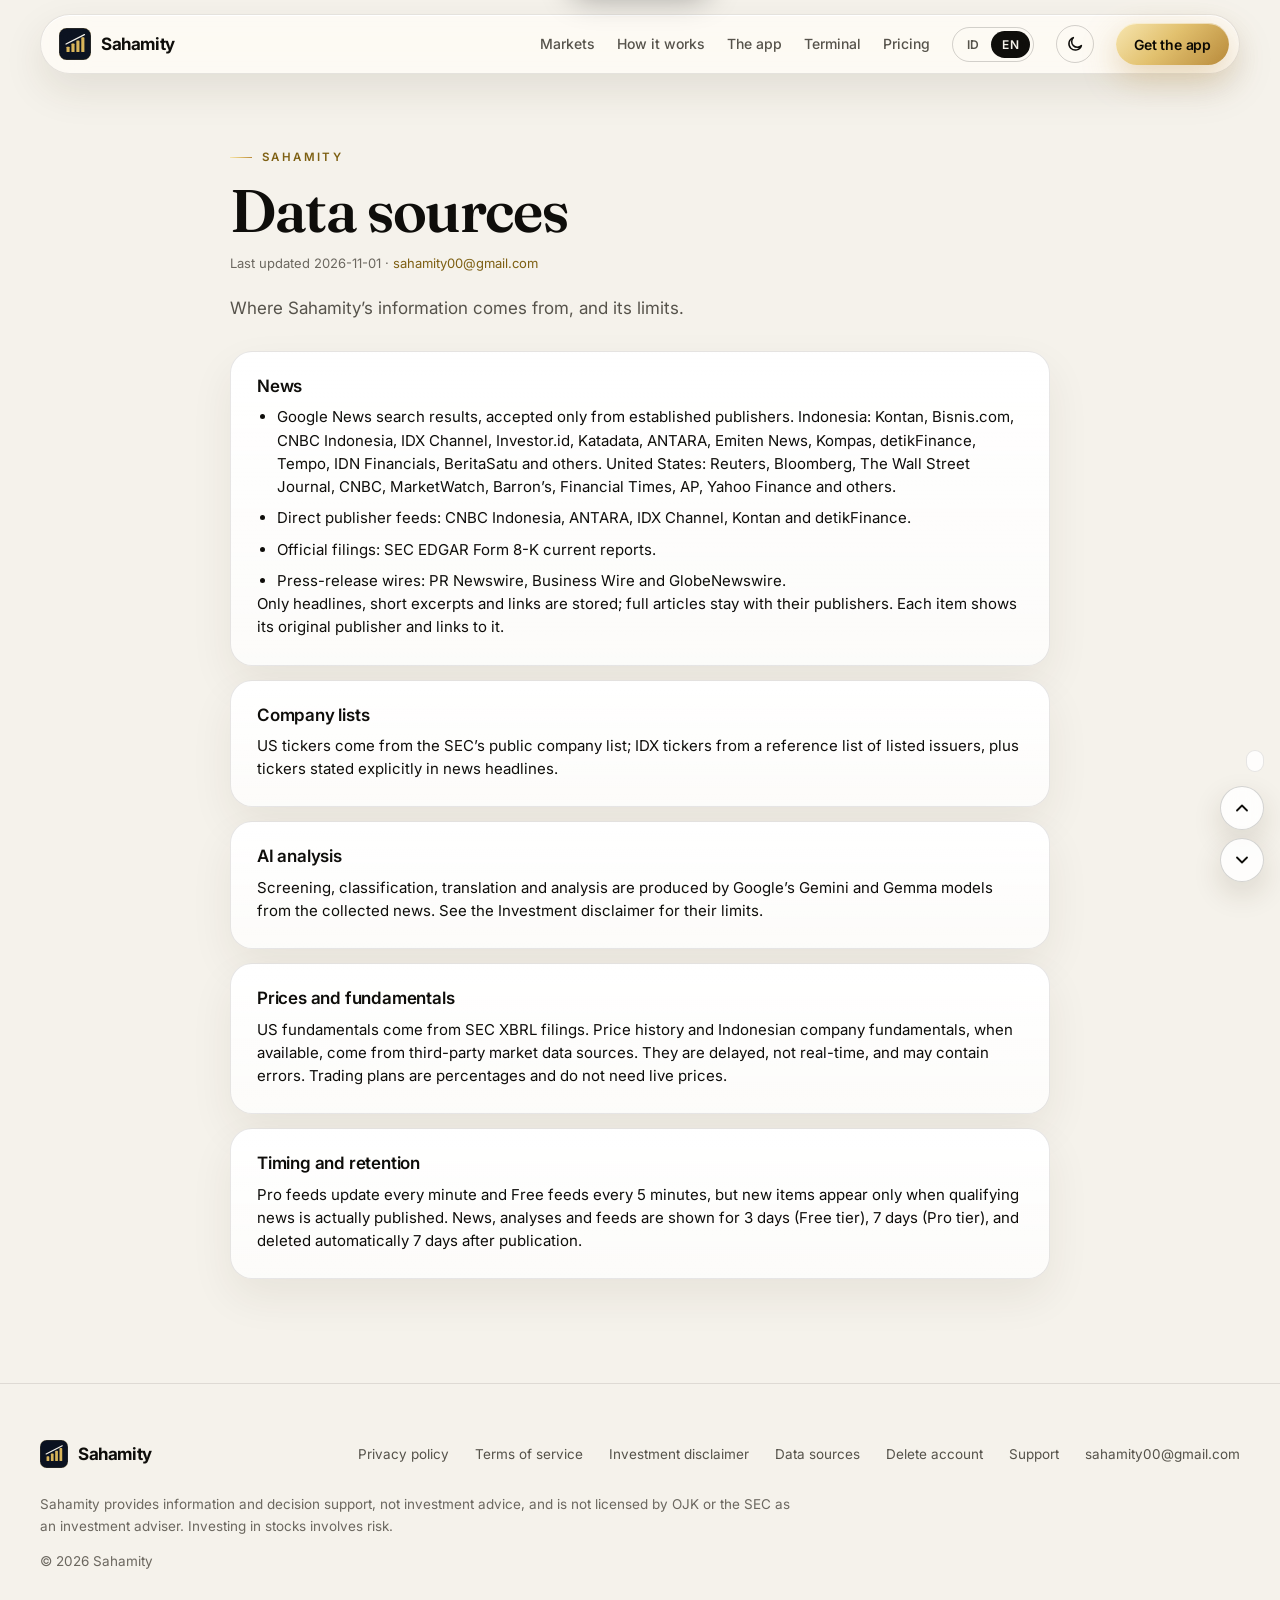
==== commit f53a272d: "Liquid Glass: stronger gold tint on the Pro cards" ====
--- a/data-sources/index.html
+++ b/data-sources/index.html
@@ -25,10 +25,11 @@
   <link rel="preconnect" href="https://fonts.googleapis.com" />
   <link rel="preconnect" href="https://fonts.gstatic.com" crossorigin />
   <link href="https://fonts.googleapis.com/css2?family=Fraunces:ital,opsz,wght@0,9..144,600;1,9..144,600&family=Inter:wght@400;500;600;700&family=JetBrains+Mono:wght@500;600&display=swap" rel="stylesheet" />
-  <link rel="stylesheet" href="/styles.css?v=b97ed7e53d" />
-  <script src="/site.js?v=3bf40bddd4" defer></script>
+  <link rel="stylesheet" href="/styles.css?v=eb16836569" />
+  <script src="/site.js?v=dd292f1254" defer></script>
 </head>
 <body>
+  <a class="skip-link" href="/#markets"><span lang="id">Lewati ke konten</span><span lang="en">Skip to content</span></a>
   <div class="noise" aria-hidden="true"></div>
   <div class="progress" aria-hidden="true"></div>
 
@@ -74,6 +75,15 @@
 <div class="card"><h2>Timing and retention</h2><p>Pro feeds update every minute and Free feeds every 5 minutes, but new items appear only when qualifying news is actually published. News, analyses and feeds are shown for 3 days (Free tier), 7 days (Pro tier), and deleted automatically 7 days after publication.</p></div></div>
   </div></main>
 
+  <!-- Section jumper: skip ahead or back a section, or jump to any one (the dots, on wide screens). -->
+  <nav class="jump" aria-label="Sections" data-jump>
+    <ol class="jump-dots"></ol>
+    <div class="jump-btns">
+      <button type="button" class="jump-btn" data-jump-prev aria-label="Previous section"><svg viewBox="0 0 24 24" aria-hidden="true"><path d="m6 15 6-6 6 6"/></svg></button>
+      <button type="button" class="jump-btn next" data-jump-next aria-label="Next section"><svg viewBox="0 0 24 24" aria-hidden="true"><path d="m6 9 6 6 6-6"/></svg></button>
+    </div>
+  </nav>
+
   <footer>
     <div class="wrap">
       <div class="top">
--- a/styles.css
+++ b/styles.css
@@ -12,6 +12,8 @@
   --gold-to: #b8893a;
   --gold: linear-gradient(135deg, var(--gold-from), var(--gold-mid) 45%, var(--gold-to));
   --accent: #e7c779;
+  /* The other market's price, under the main one. */
+  --amber: #ffb340;
   --bull: #41de9c;
   --bear: #ff6e6a;
   --serif: 'Fraunces', Georgia, serif;
@@ -336,7 +338,7 @@
 .vs-side b.strike { color: var(--faint); text-decoration: line-through; text-decoration-color: rgba(255, 110, 106, 0.8); text-decoration-thickness: 3px; }
 .vs-s { color: var(--muted); font-size: 14px; }
 .vs-x { font: italic 600 26px var(--serif); color: var(--faint); }
-.vs-alt { color: var(--faint); font-size: 12.5px; margin-top: 2px; }
+.vs-alt { color: var(--amber); font-size: 12.5px; margin-top: 2px; }
 .fan { position: relative; height: 640px; display: flex; justify-content: center; margin-bottom: 70px; }
 .fan .device { position: absolute; top: 0; width: 290px; transition: transform 0.9s var(--ease); }
 .fan .device.c { z-index: 2; width: 310px; }
@@ -430,6 +432,7 @@
 .plan .badge { margin-left: auto; font-size: 10.5px; letter-spacing: 1px; padding: 5px 10px; border-radius: 999px; color: #0b0904; background: var(--gold); }
 .plan .price { font: 600 clamp(38px, 3.6vw, 48px)/1 var(--serif); letter-spacing: -1.6px; margin: 22px 0 8px; font-variant-numeric: tabular-nums; }
 .plan .price small { display: block; margin-top: 8px; font: 500 16px var(--sans); color: var(--muted); letter-spacing: 0; }
+.plan .alt-price { color: var(--amber); font-size: 13px; line-height: 1.4; margin: -2px 0 8px; }
 .plan .sub { color: var(--muted); font-size: 14px; min-height: 22px; }
 .plan ul { list-style: none; padding: 0; margin: 28px 0 0; display: grid; gap: 13px; }
 .plan li { display: flex; gap: 12px; font-size: 15px; }
@@ -517,6 +520,7 @@
 
 /* ───── Light theme ───── */
 html[data-theme='light'] {
+  --amber: #a95600;
   --bg: #f5f2eb;
   --surface: rgba(255, 255, 255, 0.86);
   --border: rgba(20, 18, 12, 0.1);
@@ -590,3 +594,24 @@
   *, *::before, *::after { animation: none !important; transition: none !important; }
   .reveal, .split .w { opacity: 1; transform: none; filter: none; }
 }
+
+/* ───── Section skipping ───── */
+.skip-link { position: fixed; top: 10px; left: 50%; z-index: 120; transform: translate(-50%, -160%); padding: 10px 18px; border-radius: 999px; font: 600 14px var(--sans); color: #0b0904; background: var(--gold); box-shadow: 0 10px 30px rgba(0, 0, 0, 0.35); transition: transform 0.25s var(--ease); }
+.skip-link:focus { transform: translate(-50%, 0); text-decoration: none; outline: none; }
+.jump { position: fixed; right: max(16px, env(safe-area-inset-right)); bottom: max(18px, env(safe-area-inset-bottom)); z-index: 55; display: flex; flex-direction: column; align-items: flex-end; gap: 14px; pointer-events: none; }
+.jump-dots { list-style: none; margin: 0; padding: 10px 8px; display: grid; gap: 4px; border-radius: 999px; background: var(--surface); border: 1px solid var(--border); backdrop-filter: blur(14px); -webkit-backdrop-filter: blur(14px); pointer-events: auto; }
+.jump-dots a { position: relative; display: grid; place-items: center; width: 22px; height: 22px; border-radius: 50%; }
+.jump-dots a::before { content: ''; width: 7px; height: 7px; border-radius: 50%; background: var(--faint); opacity: 0.6; transition: transform 0.25s var(--ease), background 0.25s, opacity 0.25s; }
+.jump-dots a:hover::before { opacity: 1; transform: scale(1.3); }
+.jump-dots a[aria-current='true']::before { background: var(--accent); opacity: 1; transform: scale(1.45); box-shadow: 0 0 10px var(--accent); }
+.jump-dots a span { position: absolute; right: 30px; top: 50%; transform: translate(6px, -50%); white-space: nowrap; padding: 5px 10px; border-radius: 999px; font: 600 12px var(--sans); color: var(--text); background: var(--surface); border: 1px solid var(--border); backdrop-filter: blur(14px); -webkit-backdrop-filter: blur(14px); opacity: 0; pointer-events: none; transition: opacity 0.2s, transform 0.2s var(--ease); }
+.jump-dots a:hover span, .jump-dots a:focus-visible span { opacity: 1; transform: translate(0, -50%); }
+.jump-btns { display: flex; flex-direction: column; gap: 8px; pointer-events: auto; }
+.jump-btn { width: 44px; height: 44px; border-radius: 50%; display: grid; place-items: center; cursor: pointer; color: var(--text); background: var(--surface); border: 1px solid var(--border-strong); backdrop-filter: blur(14px); -webkit-backdrop-filter: blur(14px); box-shadow: 0 12px 30px rgba(0, 0, 0, 0.3); transition: transform 0.2s var(--ease), opacity 0.25s, border-color 0.2s; }
+.jump-btn:hover { border-color: var(--accent); color: var(--accent); transform: translateY(-1px); }
+.jump-btn:focus-visible { outline: 2px solid var(--accent); outline-offset: 3px; }
+.jump-btn svg { width: 20px; height: 20px; fill: none; stroke: currentColor; stroke-width: 2.2; stroke-linecap: round; stroke-linejoin: round; transition: transform 0.3s var(--ease); }
+.jump-btn[disabled] { opacity: 0; pointer-events: none; }
+.jump-btn.next.top svg { transform: rotate(180deg); }
+html[data-theme='light'] .jump-btn { box-shadow: 0 12px 30px rgba(60, 45, 15, 0.14); }
+@media (max-width: 900px) { .jump-dots { display: none; } .jump-btn { width: 42px; height: 42px; } }
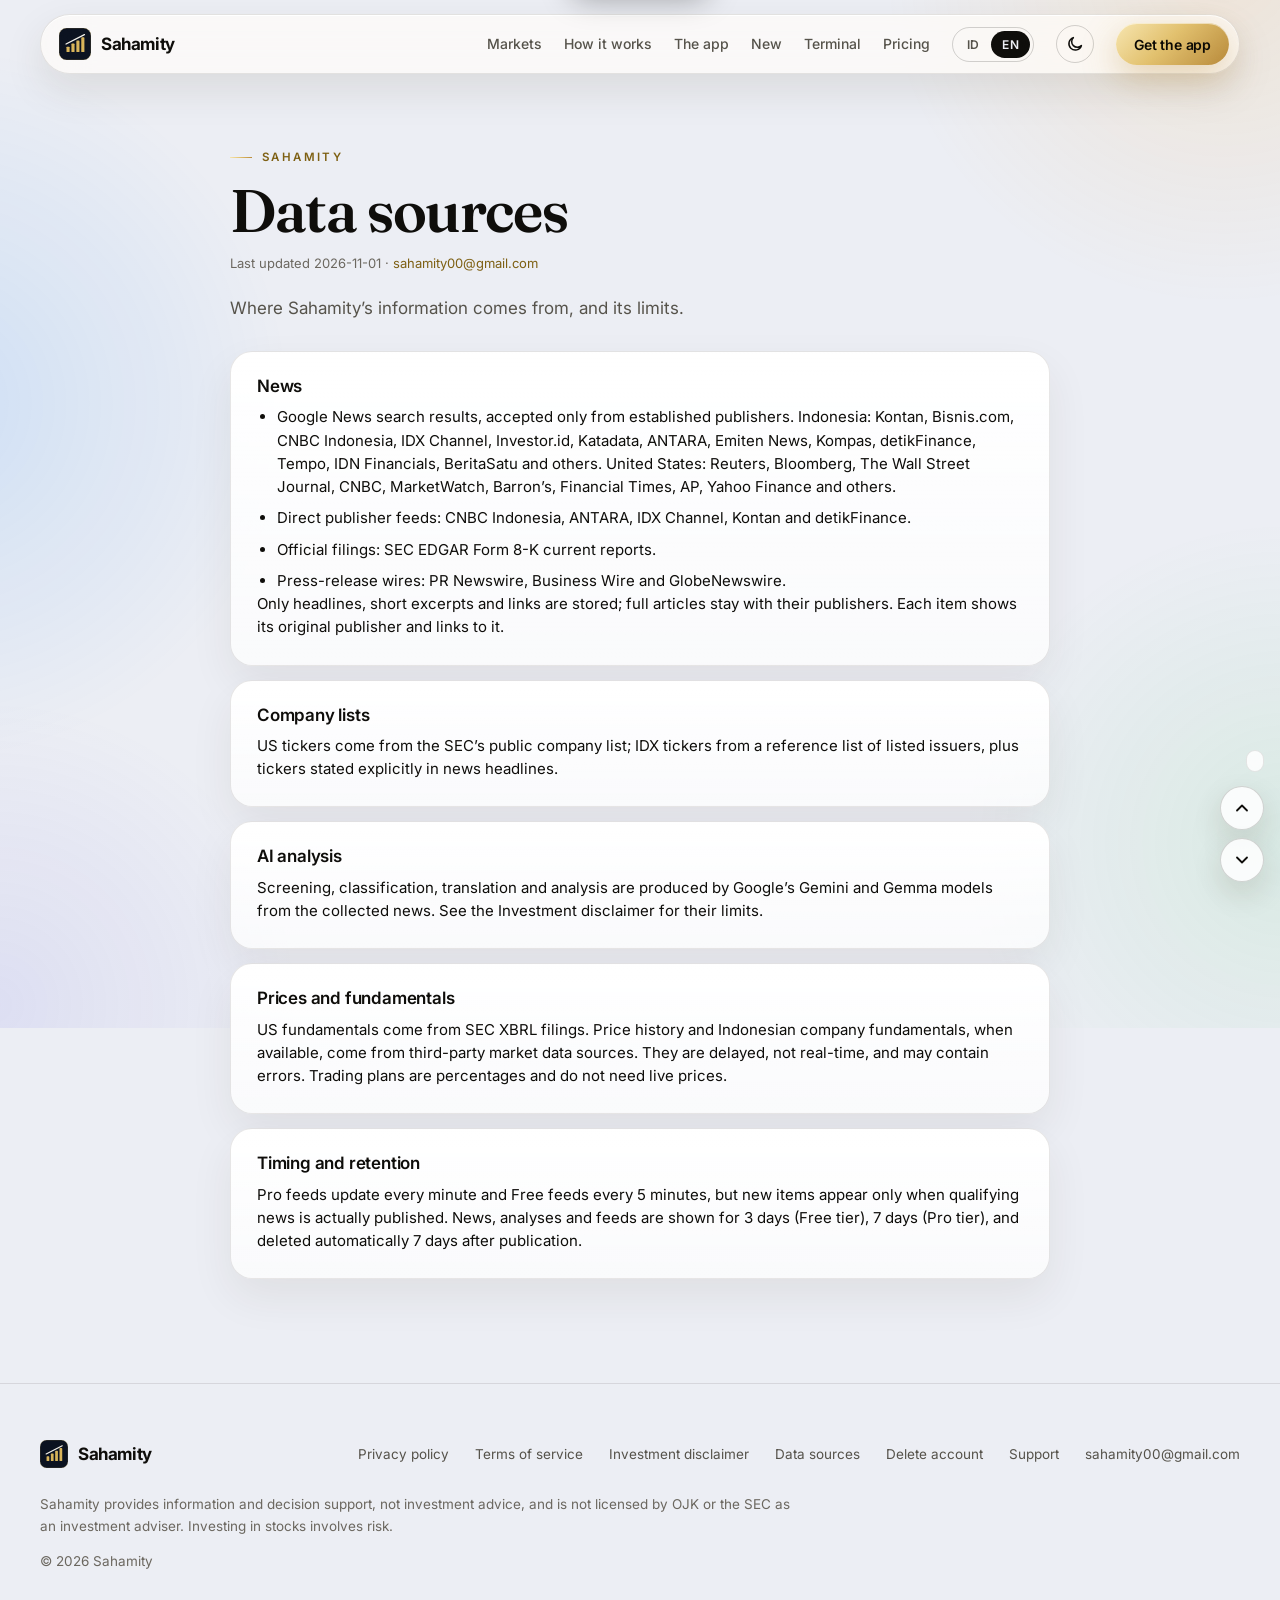
==== commit de50a677: "Terminal: market, currency, yield and commodity pages; empty-state button height" ====
--- a/data-sources/index.html
+++ b/data-sources/index.html
@@ -1,5 +1,5 @@
 <!doctype html>
-<html lang="id" data-lang="id" data-shots="3a92100590">
+<html lang="id" data-lang="id" data-shots="71ab76c00c">
 <head>
   <meta charset="utf-8" />
   <meta name="viewport" content="width=device-width, initial-scale=1" />
@@ -25,8 +25,8 @@
   <link rel="preconnect" href="https://fonts.googleapis.com" />
   <link rel="preconnect" href="https://fonts.gstatic.com" crossorigin />
   <link href="https://fonts.googleapis.com/css2?family=Fraunces:ital,opsz,wght@0,9..144,600;1,9..144,600&family=Inter:wght@400;500;600;700&family=JetBrains+Mono:wght@500;600&display=swap" rel="stylesheet" />
-  <link rel="stylesheet" href="/styles.css?v=eb16836569" />
-  <script src="/site.js?v=dd292f1254" defer></script>
+  <link rel="stylesheet" href="/styles.css?v=2fcb5ab2cf" />
+  <script src="/site.js?v=d8d03b5bc2" defer></script>
 </head>
 <body>
   <a class="skip-link" href="/#markets"><span lang="id">Lewati ke konten</span><span lang="en">Skip to content</span></a>
@@ -50,6 +50,7 @@
       <a class="link" href="/#markets"><span lang="id">Pasar</span><span lang="en">Markets</span></a>
       <a class="link" href="/#how"><span lang="id">Cara kerja</span><span lang="en">How it works</span></a>
       <a class="link" href="/#tour"><span lang="id">Aplikasi</span><span lang="en">The app</span></a>
+      <a class="link" href="#new"><span lang="id">Baru</span><span lang="en">New</span></a>
       <a class="link" href="/#terminal">Terminal</a>
       <a class="link" href="/#pricing"><span lang="id">Harga</span><span lang="en">Pricing</span></a>
       <div class="lang" role="group" aria-label="Language">
--- a/styles.css
+++ b/styles.css
@@ -615,3 +615,65 @@
 .jump-btn.next.top svg { transform: rotate(180deg); }
 html[data-theme='light'] .jump-btn { box-shadow: 0 12px 30px rgba(60, 45, 15, 0.14); }
 @media (max-width: 900px) { .jump-dots { display: none; } .jump-btn { width: 42px; height: 42px; } }
+
+/* ═════ v4: Liquid Glass ═════
+   The app's v4 look: clear glass panes over four soft lights (the Terminal's amber, blue, green and indigo),
+   a bright rim and a sheen across the top of each pane. Screenshots are the v4 app with Liquid Glass on. */
+:root { --glass-1: rgba(255, 255, 255, 0.075); --glass-2: rgba(255, 255, 255, 0.025); --glass-rim: rgba(255, 255, 255, 0.11); --glass-hi: rgba(255, 255, 255, 0.2); --glass-lift: 0 18px 50px rgba(0, 0, 0, 0.42), 0 1px 2px rgba(0, 0, 0, 0.3); }
+html[data-theme='light'] { --bg: #eceef4; --screen: #e9ebf2; --glass-1: rgba(255, 255, 255, 0.62); --glass-2: rgba(255, 255, 255, 0.34); --glass-rim: rgba(255, 255, 255, 0.85); --glass-hi: #fff; --glass-lift: 0 16px 44px rgba(40, 50, 95, 0.12), 0 1px 3px rgba(40, 50, 95, 0.08); }
+
+/* The lights behind the glass, fixed to the viewport so every section sits over them. */
+body::before { content: ''; position: fixed; inset: -10vmax; z-index: -1; pointer-events: none;
+  background:
+    radial-gradient(38vmax 38vmax at 88% 8%, rgba(255, 179, 64, 0.16), transparent 70%),
+    radial-gradient(40vmax 40vmax at 4% 46%, rgba(10, 132, 255, 0.15), transparent 70%),
+    radial-gradient(36vmax 36vmax at 92% 84%, rgba(48, 209, 88, 0.09), transparent 70%),
+    radial-gradient(34vmax 34vmax at 8% 98%, rgba(94, 92, 230, 0.13), transparent 70%); }
+html[data-theme='light'] body::before { background:
+    radial-gradient(38vmax 38vmax at 88% 8%, rgba(255, 159, 10, 0.12), transparent 70%),
+    radial-gradient(40vmax 40vmax at 4% 46%, rgba(0, 122, 255, 0.12), transparent 70%),
+    radial-gradient(36vmax 36vmax at 92% 84%, rgba(52, 199, 89, 0.10), transparent 70%),
+    radial-gradient(34vmax 34vmax at 8% 98%, rgba(94, 92, 230, 0.10), transparent 70%); }
+body { background: transparent; }
+.aurora i:nth-child(1) { background: radial-gradient(circle, rgba(255, 179, 64, 0.24), transparent 62%); }
+.aurora i:nth-child(2) { background: radial-gradient(circle, rgba(10, 132, 255, 0.22), transparent 60%); }
+.aurora i:nth-child(3) { background: radial-gradient(circle, rgba(94, 92, 230, 0.18), transparent 60%); }
+html[data-theme='light'] .aurora i:nth-child(2) { background: radial-gradient(circle, rgba(0, 122, 255, 0.14), transparent 60%); }
+
+/* Glass panes */
+.step, .tile, .tcard, .plan, .market, .vs-side, .alert-row {
+  background: linear-gradient(180deg, var(--glass-1), var(--glass-2));
+  border: 1px solid var(--glass-rim);
+  -webkit-backdrop-filter: blur(22px) saturate(160%); backdrop-filter: blur(22px) saturate(160%);
+  box-shadow: inset 0 1px 0 var(--glass-hi), inset 0 -1px 0 rgba(255, 255, 255, 0.04), var(--glass-lift); }
+html[data-theme='light'] .step, html[data-theme='light'] .tile, html[data-theme='light'] .tcard, html[data-theme='light'] .plan, html[data-theme='light'] .market, html[data-theme='light'] .vs-side, html[data-theme='light'] .alert-row {
+  background: linear-gradient(180deg, var(--glass-1), var(--glass-2)); border-color: var(--glass-rim); }
+.tile:hover, .tcard:hover, .step:hover { border-color: rgba(255, 179, 64, 0.38); }
+.nav .bar { -webkit-backdrop-filter: blur(24px) saturate(170%); backdrop-filter: blur(24px) saturate(170%); box-shadow: inset 0 1px 0 var(--glass-hi), var(--glass-lift); }
+
+/* Phone frame sized for the v4 captures (content area of a 393-point-wide phone). */
+.device { aspect-ratio: 390 / 800; }
+.device .shot img { object-position: top center; }
+
+/* v4 cards are shown whole. */
+.cut, .cut-haka, .cut-acc, .cut-haka-top { aspect-ratio: auto; }
+.cut img { height: auto; }
+
+/* What's new */
+.badge-pro { display: inline-block; margin-bottom: 14px; padding: 4px 11px; border-radius: 999px; font: 700 11px/1.4 var(--sans); letter-spacing: 1.5px; text-transform: uppercase; color: #0b0904; background: var(--gold); }
+.tile .fine { margin-top: 12px; font-size: 12.5px; color: var(--faint); }
+.tile .peek { margin: 24px -32px -32px; height: 300px; overflow: hidden; display: flex; justify-content: center; -webkit-mask: linear-gradient(#000 70%, transparent); mask: linear-gradient(#000 70%, transparent); }
+.tile .peek .device { flex: none; width: min(250px, 80%); align-self: flex-start; transition: transform 0.8s var(--ease); }
+.tile:hover .peek .device { transform: translateY(-12px); }
+.alert-stack { position: relative; margin-top: 26px; display: grid; gap: 10px; }
+.alert-row { display: flex; align-items: center; gap: 12px; padding: 12px 14px; border-radius: 18px; }
+.alert-row i { flex: none; width: 32px; height: 32px; border-radius: 9px; background: url('/logo.png') center / cover; }
+.alert-row b { display: block; font-size: 13.5px; }
+.alert-row span { font-size: 13px; color: var(--muted); }
+.illus { justify-self: end; font-size: 11px; color: var(--faint); }
+.duo { justify-self: end; width: 100%; max-width: 400px; height: 440px; padding: 0 4px; overflow: hidden; display: grid; grid-template-columns: 1fr 1fr; gap: 18px; -webkit-mask: linear-gradient(#000 72%, transparent); mask: linear-gradient(#000 72%, transparent); }
+.duo .device:nth-child(2) { margin-top: 40px; }
+@media (max-width: 900px) { .tile .peek { margin: 22px -24px -24px; } .duo { margin-top: 24px; height: 380px; } }
+.duo .device { width: 100%; min-width: 0; }
+/* A phone in a Terminal card fills the card's height, so it never floats low in a tall row. */
+.tcard .peek { flex: 1 1 auto; height: auto; min-height: 330px; margin-top: 4px; }
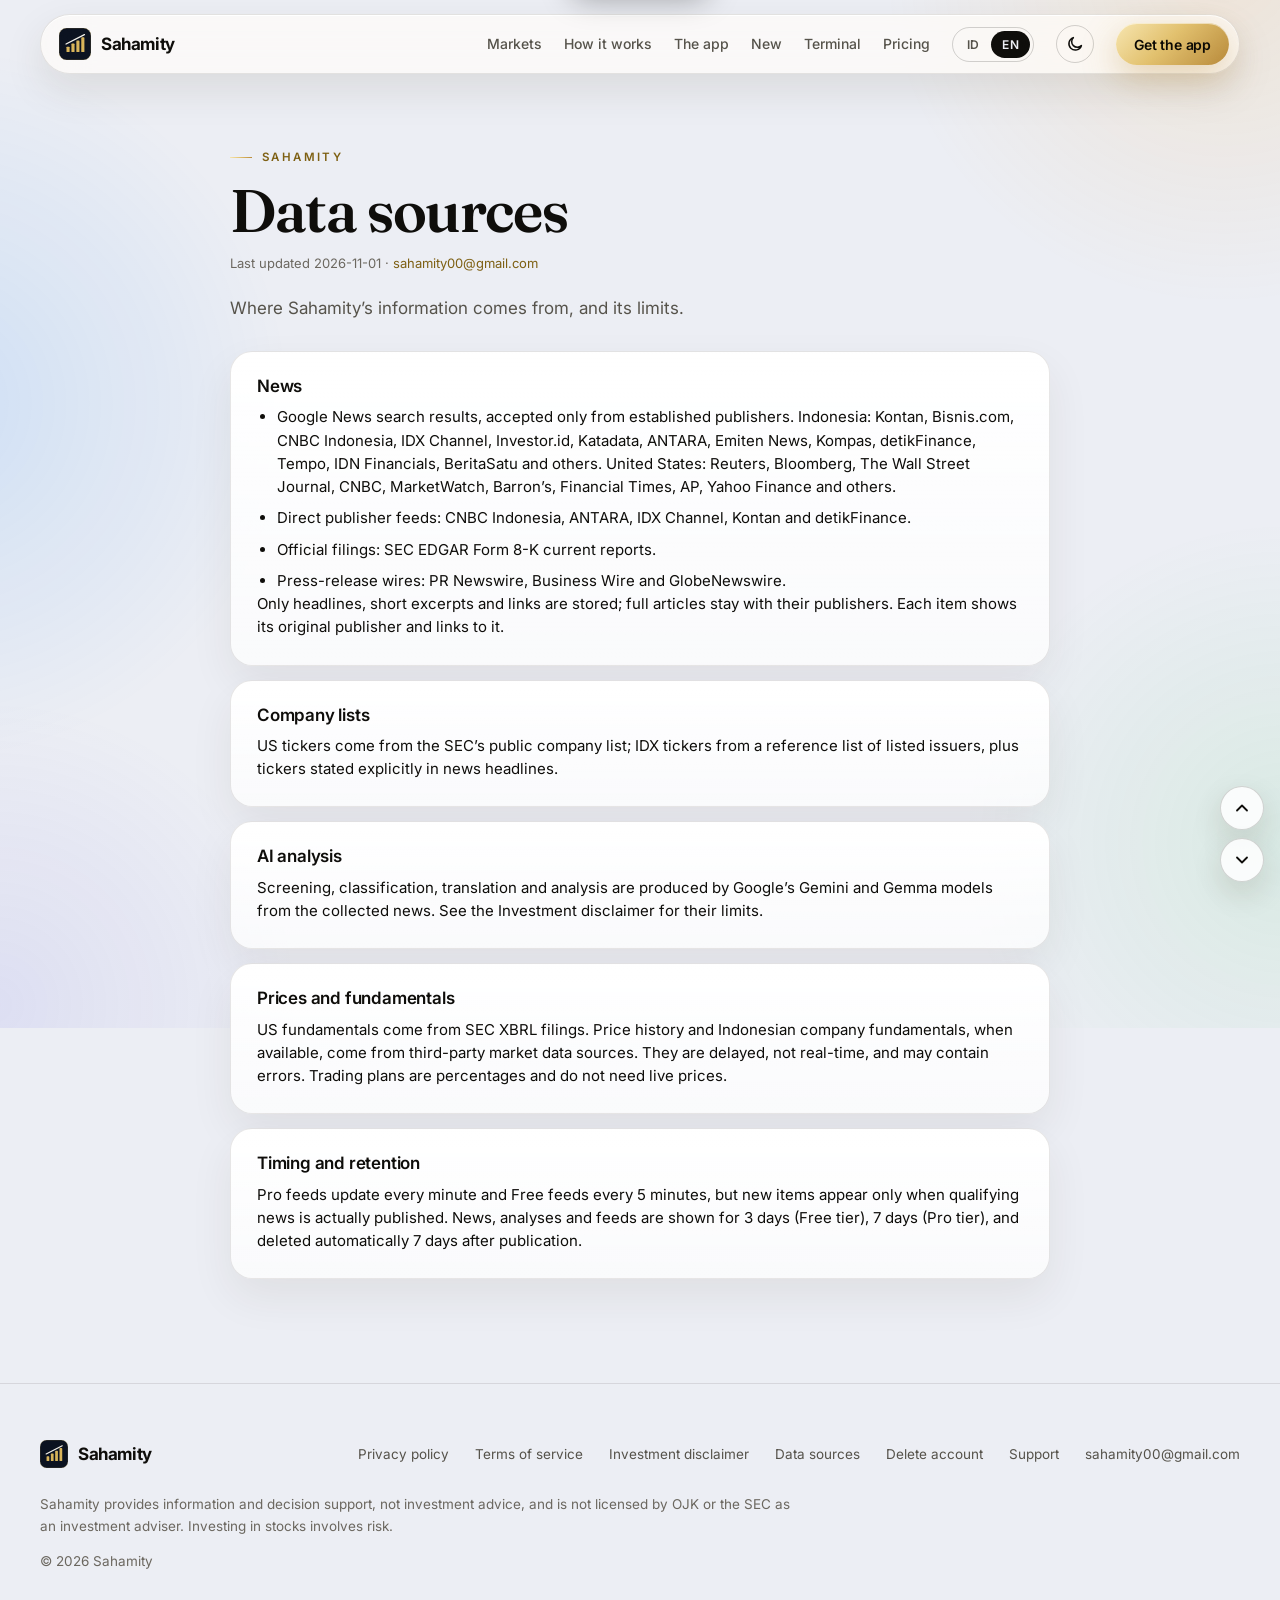
==== commit 15b17d57: "Website: tablet and foldable layout, Sahamity favicons for search, v4 link preview, volume profile w" ====
--- a/data-sources/index.html
+++ b/data-sources/index.html
@@ -1,5 +1,5 @@
 <!doctype html>
-<html lang="id" data-lang="id" data-shots="71ab76c00c">
+<html lang="id" data-lang="id" data-shots="040f3229ff">
 <head>
   <meta charset="utf-8" />
   <meta name="viewport" content="width=device-width, initial-scale=1" />
@@ -13,20 +13,23 @@
   <meta property="og:site_name" content="Sahamity" />
   <meta property="og:locale" content="id_ID" />
   <meta property="og:locale:alternate" content="en_US" />
-  <meta property="og:image" content="https://sahamity.com/og-image.jpg?v=430194948c" />
+  <meta property="og:image" content="https://sahamity.com/og-image.jpg?v=0f80345341" />
   <meta property="og:image:width" content="1200" />
   <meta property="og:image:height" content="630" />
-  <meta property="og:image:alt" content="Sahamity: don’t find out too late. IDX and US corporate actions within minutes, AI trading plans and Sahamity Terminal, shown in the app" />
+  <meta property="og:image:alt" content="Sahamity: News. AI. Terminal. Corporate actions, price reactions and Terminal for IDX and US stocks, shown in the app" />
   <meta name="twitter:card" content="summary_large_image" />
   <link rel="canonical" href="https://sahamity.com/data-sources/" />
+  <link rel="icon" href="/favicon.ico" sizes="48x48" />
+  <link rel="icon" href="/favicon-96.png" sizes="96x96" type="image/png" />
+  <link rel="icon" href="/favicon-192.png" sizes="192x192" type="image/png" />
   <link rel="icon" href="/favicon.svg" type="image/svg+xml" />
-  <link rel="apple-touch-icon" href="/logo.png" />
+  <link rel="apple-touch-icon" href="/apple-touch-icon.png" />
   <script>(function(){var t;try{t=localStorage.getItem('sahamity.theme')}catch(e){}if(t!=='light'&&t!=='dark')t=window.matchMedia&&matchMedia('(prefers-color-scheme: light)').matches?'light':'dark';document.documentElement.setAttribute('data-theme',t)})()</script>
   <link rel="preconnect" href="https://fonts.googleapis.com" />
   <link rel="preconnect" href="https://fonts.gstatic.com" crossorigin />
   <link href="https://fonts.googleapis.com/css2?family=Fraunces:ital,opsz,wght@0,9..144,600;1,9..144,600&family=Inter:wght@400;500;600;700&family=JetBrains+Mono:wght@500;600&display=swap" rel="stylesheet" />
-  <link rel="stylesheet" href="/styles.css?v=2fcb5ab2cf" />
-  <script src="/site.js?v=d8d03b5bc2" defer></script>
+  <link rel="stylesheet" href="/styles.css?v=1168341304" />
+  <script src="/site.js?v=4dcd131e91" defer></script>
 </head>
 <body>
   <a class="skip-link" href="/#markets"><span lang="id">Lewati ke konten</span><span lang="en">Skip to content</span></a>
--- a/styles.css
+++ b/styles.css
@@ -162,7 +162,7 @@
 .float.d2 { animation-delay: -2.2s; }
 .float.d3 { animation-delay: -4.4s; }
 @keyframes bob { 0%, 100% { translate: 0 0; } 50% { translate: 0 -12px; } }
-@media (max-width: 1000px) {
+@media (max-width: 1100px) {
   .hero { padding-top: 120px; min-height: auto; }
   .hero .wrap { grid-template-columns: 1fr; }
   .stage { height: 660px; margin-top: 10px; }
@@ -677,3 +677,48 @@
 .duo .device { width: 100%; min-width: 0; }
 /* A phone in a Terminal card fills the card's height, so it never floats low in a tall row. */
 .tcard .peek { flex: 1 1 auto; height: auto; min-height: 330px; margin-top: 4px; }
+/* The hero's news card is shorter than the HAKA/HAKI card it replaced: raise it beside the feed. */
+@media (min-width: 1101px) { .stage .comp.b { bottom: 190px; } }
+@media (min-width: 1481px) { .stage .comp.b { right: -30px; } }
+/* The hero's News card, cut just below its text (the app's tab bar covers the rest); the frame rounds its corners. */
+.stage .comp.fade-foot { width: 320px; }
+@media (max-width: 900px) { .stage .comp.fade-foot { width: 66%; } }
+/* Design gallery: eight screens in two rows of four (four rows of two on phones). */
+@media (min-width: 701px) {
+  .gallery { display: grid; grid-template-columns: repeat(4, minmax(0, 236px)); justify-content: center; gap: 44px 34px; width: min(1200px, 100% - 32px); margin-inline: auto; padding: 10px 0 30px; overflow: visible; }
+  .gallery figure { width: auto; }
+}
+@media (min-width: 701px) and (max-width: 900px) { .gallery { gap: 30px 18px; } }
+.gallery figure:last-child { grid-column: auto; width: auto; justify-self: stretch; }
+
+/* ═════ Tablets and inner foldable screens ═════
+   Between phone and desktop the hero stacks (up to 1100px) and stacked sections are centred. */
+/* The section dots need a gutter beside the 1200px page, or they sit on top of the content. */
+@media (max-width: 1319px) { .jump-dots { display: none; } }
+/* aspect-ratio with max-height narrows these boxes, so centre them. */
+.fan, .stage { margin-inline: auto; }
+@media (min-width: 601px) and (max-width: 1100px) {
+  .hero .wrap > div:first-child { text-align: center; max-width: 680px; margin-inline: auto; }
+  .hero .lede { margin-inline: auto; }
+  .hero .cta, .hero .trust { justify-content: center; }
+  .stage { width: min(640px, 100%); }
+  .stage .comp.fade-foot { width: 330px; }
+}
+@media (min-width: 601px) and (max-width: 900px) {
+  .section-head { text-align: center; margin-inline: auto; }
+  .section-head .kicker { justify-content: center; }
+  .section-head p { margin-inline: auto; }
+  .chapter { text-align: center; }
+  .chapter .idx { justify-content: center; }
+  .chapter p { margin-inline: auto; }
+  .chapter ul { justify-content: center; text-align: left; }
+}
+/* Landscape tablets and small laptops: the two-column hero has less room, so the phone and its cards shrink to stay off the text. */
+@media (min-width: 1101px) and (max-width: 1399px) {
+  .stage { height: 680px; }
+  .stage .device { width: 290px; }
+  .stage .comp { width: 230px; }
+  .stage .comp.b, .stage .comp.fade-foot { width: 270px; right: 2%; }
+  .stage .comp.a { left: 0; }
+}
+@media (min-width: 1101px) and (max-width: 1199px) { .hero .lede { max-width: 480px; } }
